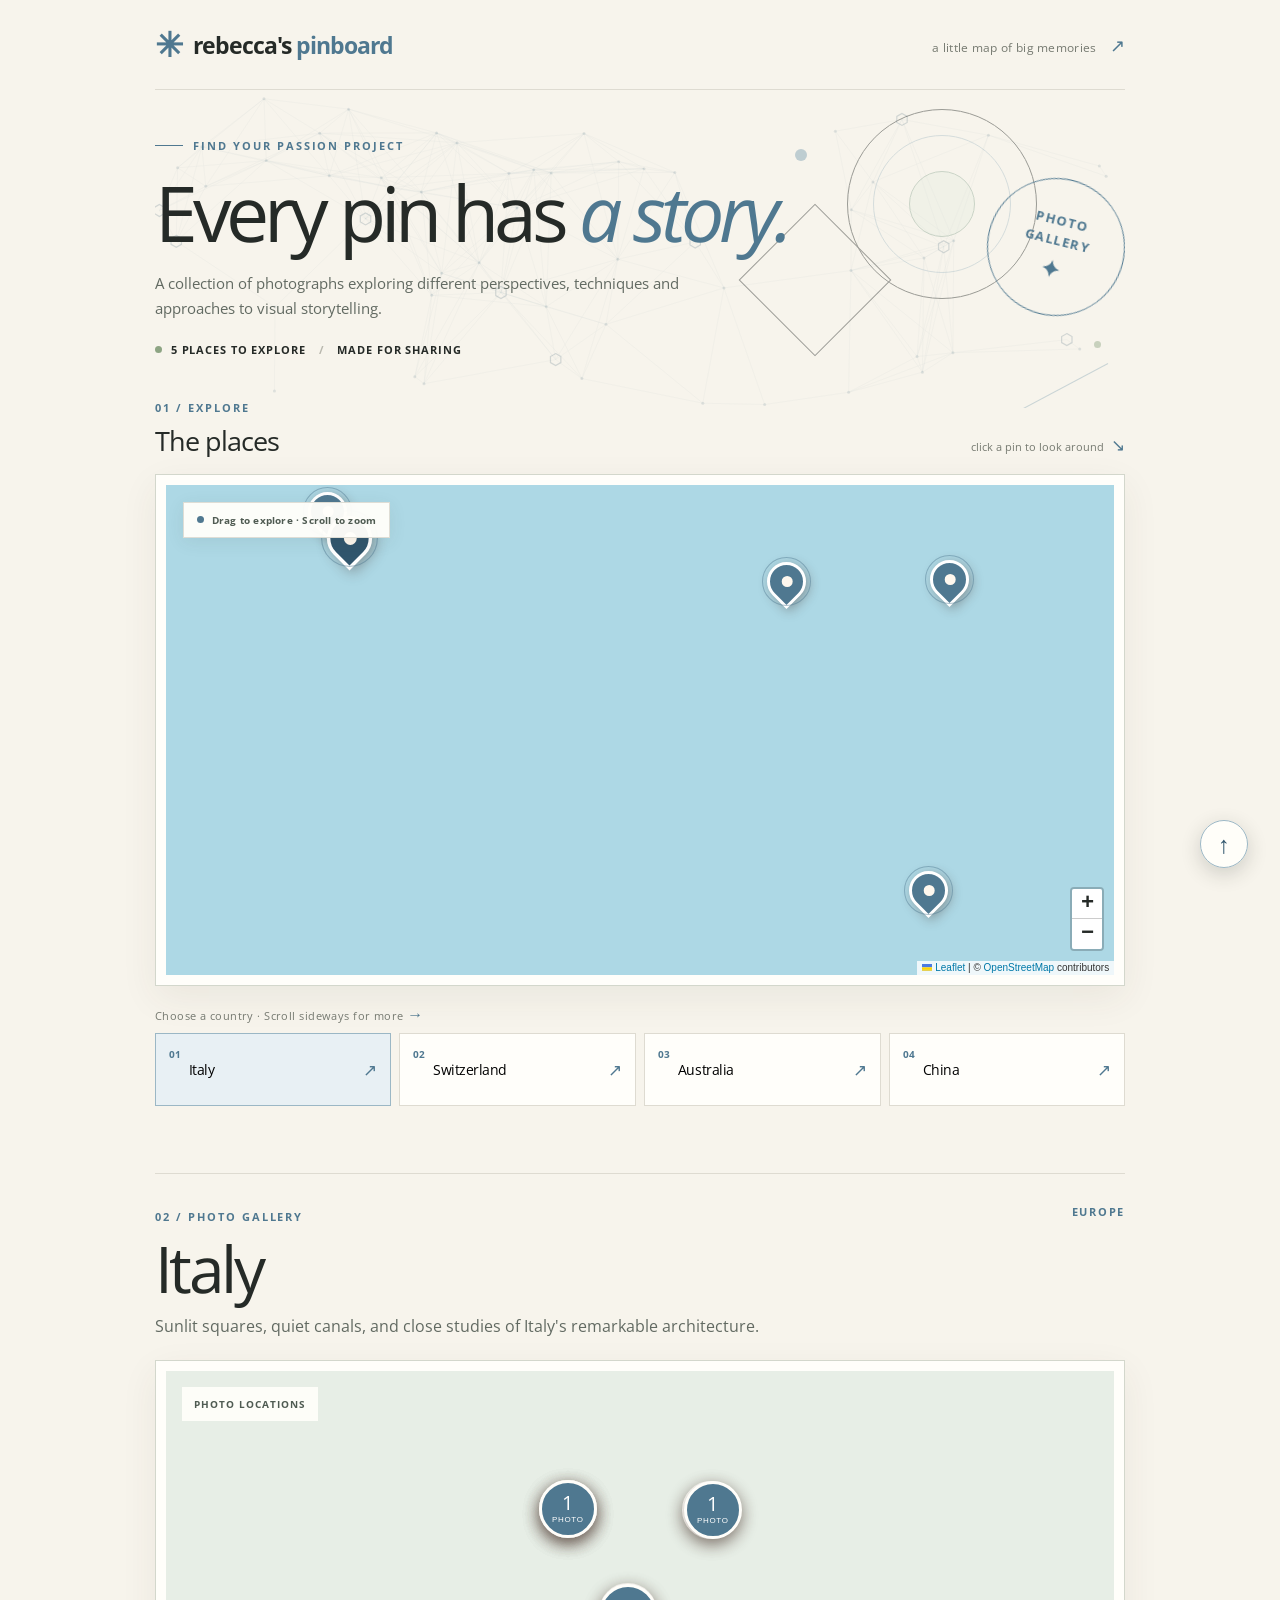
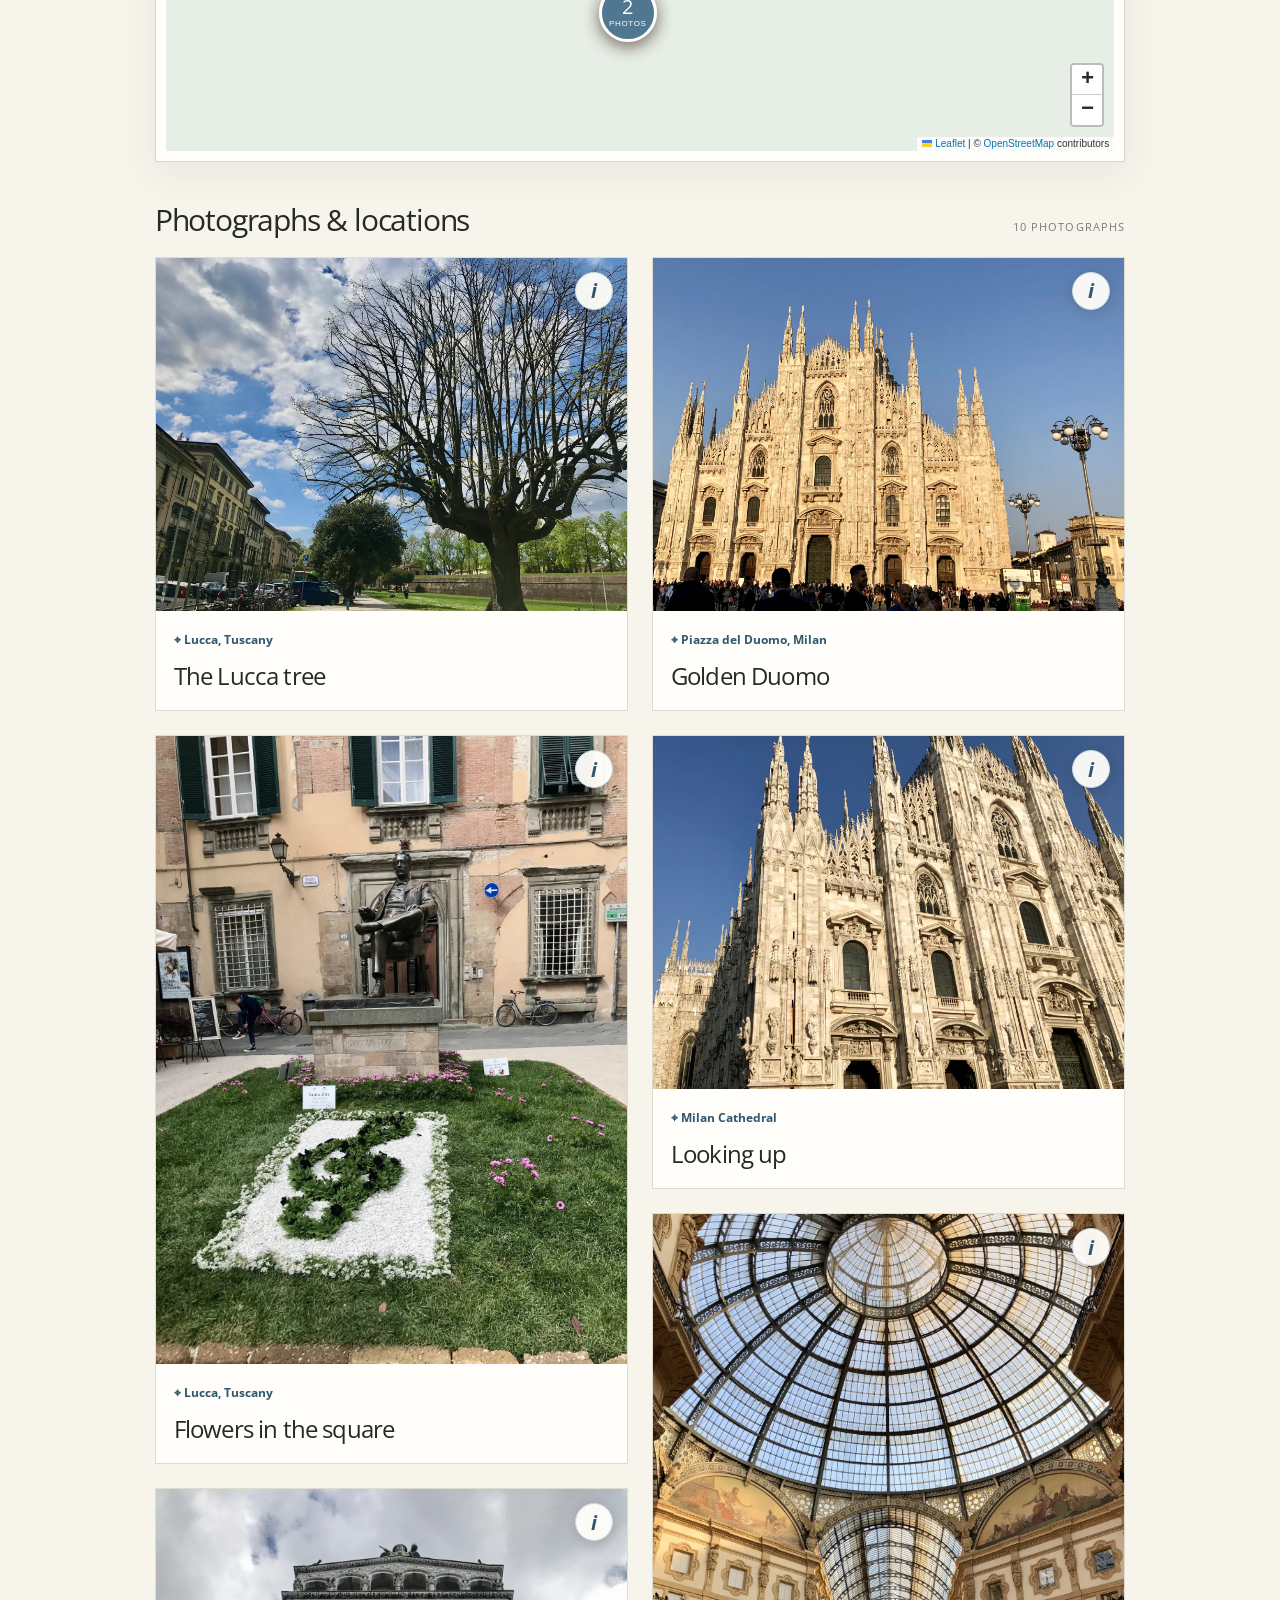
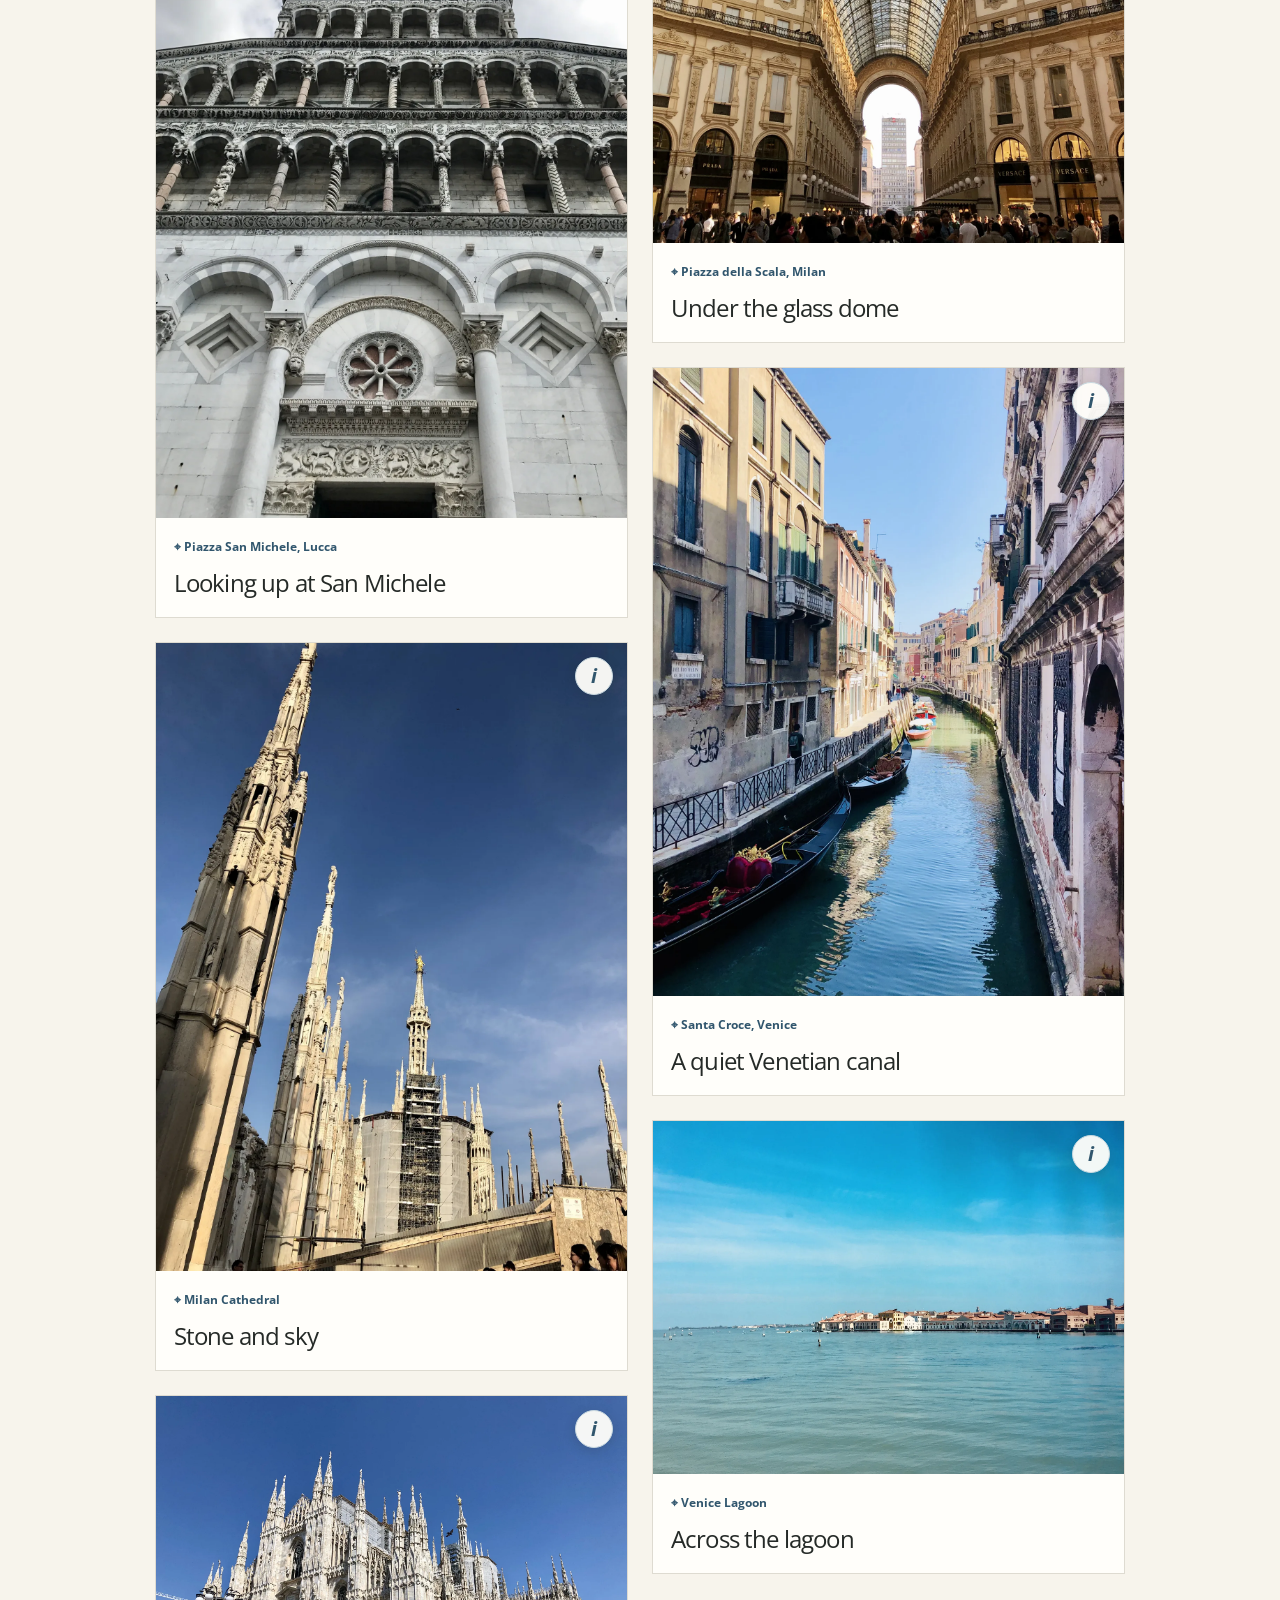
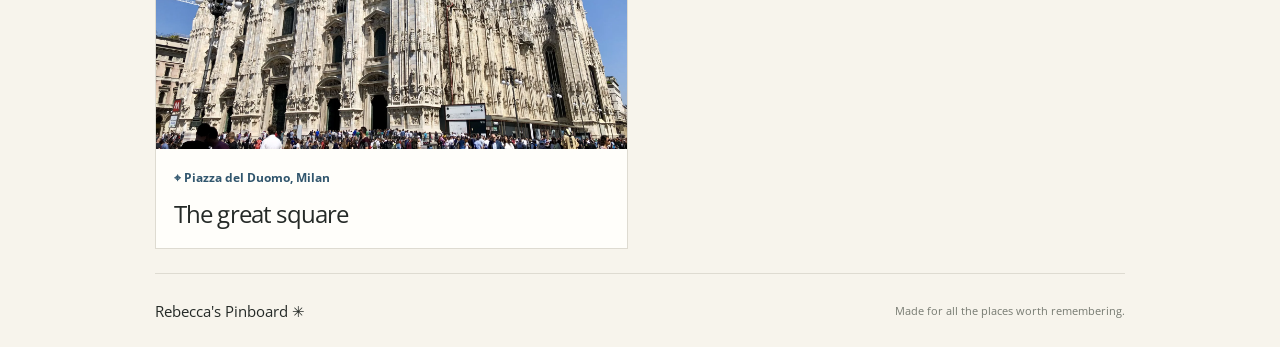
==== index.html @ 5768a397 "Layer cursor constellation behind hero ornaments" ====
<!doctype html>
<html lang="en">
  <head>
    <meta charset="UTF-8" />
    <meta name="viewport" content="width=device-width, initial-scale=1.0" />
    <meta name="theme-color" content="#f7f4ec" />
    <meta name="description" content="Rebecca's photography from the places she has explored." />
    <title>Rebecca's Pinboard</title>
    <link rel="icon" href="data:image/svg+xml,%3Csvg xmlns='http://www.w3.org/2000/svg' viewBox='0 0 64 64'%3E%3Crect width='64' height='64' rx='16' fill='%23f7f4ec'/%3E%3Cpath d='M32 10c-12 0-21 9-21 21 0 15 21 27 21 27s21-12 21-27c0-12-9-21-21-21zm0 29a8 8 0 1 1 0-16 8 8 0 0 1 0 16z' fill='%234f7890'/%3E%3C/svg%3E" />
    <link rel="stylesheet" href="vendor/leaflet/leaflet.css?v=20261025-3" />
    <link rel="preconnect" href="https://fonts.googleapis.com" />
    <link rel="preconnect" href="https://fonts.gstatic.com" crossorigin />
    <link href="https://fonts.googleapis.com/css2?family=Open+Sans:ital,wght@0,400;0,600;0,700;1,400&amp;display=swap" rel="stylesheet" />
    <link rel="stylesheet" href="styles.css?v=20261025-9" />
    <script defer src="vendor/leaflet/leaflet.js?v=20261025-3"></script>
    <script defer src="config.js?v=20261025-3"></script>
    <script defer src="db.js?v=20261025-3"></script>
    <script defer src="places.js?v=20261025-6"></script>
    <script defer src="app.js?v=20261025-9"></script>
  </head>
  <body>
    <div class="page-shell">
      <header class="site-header">
        <a class="brand" href="#top" aria-label="Rebecca's Pinboard, back to top">
          <span class="brand-icon" aria-hidden="true">✳</span>
          <span>rebecca's <em>pinboard</em></span>
        </a>
        <span class="header-note">a little map of big memories <span aria-hidden="true">↗</span></span>
      </header>

      <main id="top">
        <section class="intro" aria-labelledby="page-title">
          <canvas class="hero-geometry" id="hero-geometry" aria-hidden="true"></canvas>
          <div class="hero-ornaments" aria-hidden="true">
            <span class="geometry-shape geometry-ring"></span>
            <span class="geometry-shape geometry-diamond"></span>
            <span class="geometry-shape geometry-dot geometry-dot-one"></span>
            <span class="geometry-shape geometry-dot geometry-dot-two"></span>
            <span class="geometry-shape geometry-line"></span>
          </div>
          <div class="intro-copy">
            <span class="eyebrow"><span class="eyebrow-line"></span> Find Your Passion Project</span>
            <h1 id="page-title">Every pin has <span>a story.</span></h1>
            <p>A collection of photographs exploring different perspectives, techniques and approaches to visual storytelling.</p>
            <div class="intro-meta"><span class="meta-dot"></span> <span id="place-total">4 places to explore</span> <span class="meta-divider">/</span> made for sharing <span id="mode-indicator" class="mode-indicator">DEMO PREVIEW</span></div>
          </div>
          <div class="intro-stamp" aria-hidden="true"><span>PHOTO</span><span>GALLERY</span><span class="stamp-star">✦</span></div>
        </section>

        <section class="explorer" aria-label="Interactive travel map and country choices">
          <div class="map-column">
            <div class="section-heading">
              <div><span class="section-kicker">01 / EXPLORE</span><h2>The places</h2></div>
              <span class="section-aside">click a pin to look around <span aria-hidden="true">↘</span></span>
            </div>
            <div class="map-frame">
              <div id="map" role="application" aria-label="Interactive map with country pins"></div>
              <div class="map-tip"><span class="tip-dot"></span><span class="tip-desktop">Drag to explore · Scroll to zoom</span><span class="tip-touch">Drag to explore · Pinch to zoom</span></div>
            </div>
            <p class="country-scroll-hint">Choose a country <span aria-hidden="true">·</span> Scroll sideways for more <span aria-hidden="true">→</span></p>
            <div class="country-list" id="country-list" aria-label="Choose a country; scroll sideways to see more" tabindex="0"></div>
          </div>
        </section>

        <section class="country-detail" id="country-detail" aria-labelledby="detail-title" hidden>
          <div class="detail-heading">
            <div><span class="section-kicker">02 / PHOTO GALLERY</span><h2 id="detail-title"></h2><p id="detail-description"></p></div>
            <span class="detail-region" id="detail-region"></span>
          </div>
          <div class="detail-map-frame">
            <div id="detail-map" role="application" aria-label="Map of the selected country and photo locations"></div>
            <span class="detail-map-label">PHOTO LOCATIONS</span>
          </div>
          <div class="photo-section-heading"><h3>Photographs &amp; locations</h3><span id="detail-photo-count"></span></div>
          <div class="photo-grid" id="photo-grid"></div>
        </section>

        <section class="demo-note" aria-label="About this preview">
          <span class="demo-icon" aria-hidden="true">✳</span>
          <div><strong id="demo-note-title">A first look, ready for her stories.</strong><p id="demo-note-text">These are illustrative photos and sample map locations. Replace them with Rebecca's own pictures, exact locations, and photography notes before presenting.</p></div>
        </section>
      </main>

      <footer class="site-footer"><span>Rebecca's Pinboard <span aria-hidden="true">✳</span></span><span>Made for all the places worth remembering.</span></footer>
    </div>
    <dialog class="photo-lightbox" id="photo-lightbox" aria-labelledby="lightbox-title">
      <button class="lightbox-close" id="lightbox-close" type="button" aria-label="Close photograph">&times;</button>
      <div class="lightbox-layout">
        <div class="lightbox-image-wrap"><img id="lightbox-image" alt="" /></div>
        <div class="lightbox-copy">
          <span class="section-kicker">PHOTOGRAPH &amp; NOTES</span>
          <h2 id="lightbox-title"></h2>
          <p class="lightbox-location" id="lightbox-location"></p>
          <p id="lightbox-description"></p>
        </div>
      </div>
    </dialog>
    <a class="back-to-top" href="#top" aria-label="Back to top">&uarr;</a>
  </body>
</html>
---- vendor/leaflet/leaflet.css ----
/* required styles */

.leaflet-pane,
.leaflet-tile,
.leaflet-marker-icon,
.leaflet-marker-shadow,
.leaflet-tile-container,
.leaflet-pane > svg,
.leaflet-pane > canvas,
.leaflet-zoom-box,
.leaflet-image-layer,
.leaflet-layer {
	position: absolute;
	left: 0;
	top: 0;
	}
.leaflet-container {
	overflow: hidden;
	}
.leaflet-tile,
.leaflet-marker-icon,
.leaflet-marker-shadow {
	-webkit-user-select: none;
	   -moz-user-select: none;
	        user-select: none;
	  -webkit-user-drag: none;
	}
/* Prevents IE11 from highlighting tiles in blue */
.leaflet-tile::selection {
	background: transparent;
}
/* Safari renders non-retina tile on retina better with this, but Chrome is worse */
.leaflet-safari .leaflet-tile {
	image-rendering: -webkit-optimize-contrast;
	}
/* hack that prevents hw layers "stretching" when loading new tiles */
.leaflet-safari .leaflet-tile-container {
	width: 1600px;
	height: 1600px;
	-webkit-transform-origin: 0 0;
	}
.leaflet-marker-icon,
.leaflet-marker-shadow {
	display: block;
	}
/* .leaflet-container svg: reset svg max-width decleration shipped in Joomla! (joomla.org) 3.x */
/* .leaflet-container img: map is broken in FF if you have max-width: 100% on tiles */
.leaflet-container .leaflet-overlay-pane svg {
	max-width: none !important;
	max-height: none !important;
	}
.leaflet-container .leaflet-marker-pane img,
.leaflet-container .leaflet-shadow-pane img,
.leaflet-container .leaflet-tile-pane img,
.leaflet-container img.leaflet-image-layer,
.leaflet-container .leaflet-tile {
	max-width: none !important;
	max-height: none !important;
	width: auto;
	padding: 0;
	}

.leaflet-container img.leaflet-tile {
	/* See: https://bugs.chromium.org/p/chromium/issues/detail?id=600120 */
	mix-blend-mode: plus-lighter;
}

.leaflet-container.leaflet-touch-zoom {
	-ms-touch-action: pan-x pan-y;
	touch-action: pan-x pan-y;
	}
.leaflet-container.leaflet-touch-drag {
	-ms-touch-action: pinch-zoom;
	/* Fallback for FF which doesn't support pinch-zoom */
	touch-action: none;
	touch-action: pinch-zoom;
}
.leaflet-container.leaflet-touch-drag.leaflet-touch-zoom {
	-ms-touch-action: none;
	touch-action: none;
}
.leaflet-container {
	-webkit-tap-highlight-color: transparent;
}
.leaflet-container a {
	-webkit-tap-highlight-color: rgba(51, 181, 229, 0.4);
}
.leaflet-tile {
	filter: inherit;
	visibility: hidden;
	}
.leaflet-tile-loaded {
	visibility: inherit;
	}
.leaflet-zoom-box {
	width: 0;
	height: 0;
	-moz-box-sizing: border-box;
	     box-sizing: border-box;
	z-index: 800;
	}
/* workaround for https://bugzilla.mozilla.org/show_bug.cgi?id=888319 */
.leaflet-overlay-pane svg {
	-moz-user-select: none;
	}

.leaflet-pane         { z-index: 400; }

.leaflet-tile-pane    { z-index: 200; }
.leaflet-overlay-pane { z-index: 400; }
.leaflet-shadow-pane  { z-index: 500; }
.leaflet-marker-pane  { z-index: 600; }
.leaflet-tooltip-pane   { z-index: 650; }
.leaflet-popup-pane   { z-index: 700; }

.leaflet-map-pane canvas { z-index: 100; }
.leaflet-map-pane svg    { z-index: 200; }

.leaflet-vml-shape {
	width: 1px;
	height: 1px;
	}
.lvml {
	behavior: url(#default#VML);
	display: inline-block;
	position: absolute;
	}


/* control positioning */

.leaflet-control {
	position: relative;
	z-index: 800;
	pointer-events: visiblePainted; /* IE 9-10 doesn't have auto */
	pointer-events: auto;
	}
.leaflet-top,
.leaflet-bottom {
	position: absolute;
	z-index: 1000;
	pointer-events: none;
	}
.leaflet-top {
	top: 0;
	}
.leaflet-right {
	right: 0;
	}
.leaflet-bottom {
	bottom: 0;
	}
.leaflet-left {
	left: 0;
	}
.leaflet-control {
	float: left;
	clear: both;
	}
.leaflet-right .leaflet-control {
	float: right;
	}
.leaflet-top .leaflet-control {
	margin-top: 10px;
	}
.leaflet-bottom .leaflet-control {
	margin-bottom: 10px;
	}
.leaflet-left .leaflet-control {
	margin-left: 10px;
	}
.leaflet-right .leaflet-control {
	margin-right: 10px;
	}


/* zoom and fade animations */

.leaflet-fade-anim .leaflet-popup {
	opacity: 0;
	-webkit-transition: opacity 0.2s linear;
	   -moz-transition: opacity 0.2s linear;
	        transition: opacity 0.2s linear;
	}
.leaflet-fade-anim .leaflet-map-pane .leaflet-popup {
	opacity: 1;
	}
.leaflet-zoom-animated {
	-webkit-transform-origin: 0 0;
	    -ms-transform-origin: 0 0;
	        transform-origin: 0 0;
	}
svg.leaflet-zoom-animated {
	will-change: transform;
}

.leaflet-zoom-anim .leaflet-zoom-animated {
	-webkit-transition: -webkit-transform 0.25s cubic-bezier(0,0,0.25,1);
	   -moz-transition:    -moz-transform 0.25s cubic-bezier(0,0,0.25,1);
	        transition:         transform 0.25s cubic-bezier(0,0,0.25,1);
	}
.leaflet-zoom-anim .leaflet-tile,
.leaflet-pan-anim .leaflet-tile {
	-webkit-transition: none;
	   -moz-transition: none;
	        transition: none;
	}

.leaflet-zoom-anim .leaflet-zoom-hide {
	visibility: hidden;
	}


/* cursors */

.leaflet-interactive {
	cursor: pointer;
	}
.leaflet-grab {
	cursor: -webkit-grab;
	cursor:    -moz-grab;
	cursor:         grab;
	}
.leaflet-crosshair,
.leaflet-crosshair .leaflet-interactive {
	cursor: crosshair;
	}
.leaflet-popup-pane,
.leaflet-control {
	cursor: auto;
	}
.leaflet-dragging .leaflet-grab,
.leaflet-dragging .leaflet-grab .leaflet-interactive,
.leaflet-dragging .leaflet-marker-draggable {
	cursor: move;
	cursor: -webkit-grabbing;
	cursor:    -moz-grabbing;
	cursor:         grabbing;
	}

/* marker & overlays interactivity */
.leaflet-marker-icon,
.leaflet-marker-shadow,
.leaflet-image-layer,
.leaflet-pane > svg path,
.leaflet-tile-container {
	pointer-events: none;
	}

.leaflet-marker-icon.leaflet-interactive,
.leaflet-image-layer.leaflet-interactive,
.leaflet-pane > svg path.leaflet-interactive,
svg.leaflet-image-layer.leaflet-interactive path {
	pointer-events: visiblePainted; /* IE 9-10 doesn't have auto */
	pointer-events: auto;
	}

/* visual tweaks */

.leaflet-container {
	background: #ddd;
	outline-offset: 1px;
	}
.leaflet-container a {
	color: #0078A8;
	}
.leaflet-zoom-box {
	border: 2px dotted #38f;
	background: rgba(255,255,255,0.5);
	}


/* general typography */
.leaflet-container {
	font-family: "Helvetica Neue", Arial, Helvetica, sans-serif;
	font-size: 12px;
	font-size: 0.75rem;
	line-height: 1.5;
	}


/* general toolbar styles */

.leaflet-bar {
	box-shadow: 0 1px 5px rgba(0,0,0,0.65);
	border-radius: 4px;
	}
.leaflet-bar a {
	background-color: #fff;
	border-bottom: 1px solid #ccc;
	width: 26px;
	height: 26px;
	line-height: 26px;
	display: block;
	text-align: center;
	text-decoration: none;
	color: black;
	}
.leaflet-bar a,
.leaflet-control-layers-toggle {
	background-position: 50% 50%;
	background-repeat: no-repeat;
	display: block;
	}
.leaflet-bar a:hover,
.leaflet-bar a:focus {
	background-color: #f4f4f4;
	}
.leaflet-bar a:first-child {
	border-top-left-radius: 4px;
	border-top-right-radius: 4px;
	}
.leaflet-bar a:last-child {
	border-bottom-left-radius: 4px;
	border-bottom-right-radius: 4px;
	border-bottom: none;
	}
.leaflet-bar a.leaflet-disabled {
	cursor: default;
	background-color: #f4f4f4;
	color: #bbb;
	}

.leaflet-touch .leaflet-bar a {
	width: 30px;
	height: 30px;
	line-height: 30px;
	}
.leaflet-touch .leaflet-bar a:first-child {
	border-top-left-radius: 2px;
	border-top-right-radius: 2px;
	}
.leaflet-touch .leaflet-bar a:last-child {
	border-bottom-left-radius: 2px;
	border-bottom-right-radius: 2px;
	}

/* zoom control */

.leaflet-control-zoom-in,
.leaflet-control-zoom-out {
	font: bold 18px 'Lucida Console', Monaco, monospace;
	text-indent: 1px;
	}

.leaflet-touch .leaflet-control-zoom-in, .leaflet-touch .leaflet-control-zoom-out  {
	font-size: 22px;
	}


/* layers control */

.leaflet-control-layers {
	box-shadow: 0 1px 5px rgba(0,0,0,0.4);
	background: #fff;
	border-radius: 5px;
	}
.leaflet-control-layers-toggle {
	background-image: url(images/layers.png);
	width: 36px;
	height: 36px;
	}
.leaflet-retina .leaflet-control-layers-toggle {
	background-image: url(images/layers-2x.png);
	background-size: 26px 26px;
	}
.leaflet-touch .leaflet-control-layers-toggle {
	width: 44px;
	height: 44px;
	}
.leaflet-control-layers .leaflet-control-layers-list,
.leaflet-control-layers-expanded .leaflet-control-layers-toggle {
	display: none;
	}
.leaflet-control-layers-expanded .leaflet-control-layers-list {
	display: block;
	position: relative;
	}
.leaflet-control-layers-expanded {
	padding: 6px 10px 6px 6px;
	color: #333;
	background: #fff;
	}
.leaflet-control-layers-scrollbar {
	overflow-y: scroll;
	overflow-x: hidden;
	padding-right: 5px;
	}
.leaflet-control-layers-selector {
	margin-top: 2px;
	position: relative;
	top: 1px;
	}
.leaflet-control-layers label {
	display: block;
	font-size: 13px;
	font-size: 1.08333em;
	}
.leaflet-control-layers-separator {
	height: 0;
	border-top: 1px solid #ddd;
	margin: 5px -10px 5px -6px;
	}

/* Default icon URLs */
.leaflet-default-icon-path { /* used only in path-guessing heuristic, see L.Icon.Default */
	background-image: url(images/marker-icon.png);
	}


/* attribution and scale controls */

.leaflet-container .leaflet-control-attribution {
	background: #fff;
	background: rgba(255, 255, 255, 0.8);
	margin: 0;
	}
.leaflet-control-attribution,
.leaflet-control-scale-line {
	padding: 0 5px;
	color: #333;
	line-height: 1.4;
	}
.leaflet-control-attribution a {
	text-decoration: none;
	}
.leaflet-control-attribution a:hover,
.leaflet-control-attribution a:focus {
	text-decoration: underline;
	}
.leaflet-attribution-flag {
	display: inline !important;
	vertical-align: baseline !important;
	width: 1em;
	height: 0.6669em;
	}
.leaflet-left .leaflet-control-scale {
	margin-left: 5px;
	}
.leaflet-bottom .leaflet-control-scale {
	margin-bottom: 5px;
	}
.leaflet-control-scale-line {
	border: 2px solid #777;
	border-top: none;
	line-height: 1.1;
	padding: 2px 5px 1px;
	white-space: nowrap;
	-moz-box-sizing: border-box;
	     box-sizing: border-box;
	background: rgba(255, 255, 255, 0.8);
	text-shadow: 1px 1px #fff;
	}
.leaflet-control-scale-line:not(:first-child) {
	border-top: 2px solid #777;
	border-bottom: none;
	margin-top: -2px;
	}
.leaflet-control-scale-line:not(:first-child):not(:last-child) {
	border-bottom: 2px solid #777;
	}

.leaflet-touch .leaflet-control-attribution,
.leaflet-touch .leaflet-control-layers,
.leaflet-touch .leaflet-bar {
	box-shadow: none;
	}
.leaflet-touch .leaflet-control-layers,
.leaflet-touch .leaflet-bar {
	border: 2px solid rgba(0,0,0,0.2);
	background-clip: padding-box;
	}


/* popup */

.leaflet-popup {
	position: absolute;
	text-align: center;
	margin-bottom: 20px;
	}
.leaflet-popup-content-wrapper {
	padding: 1px;
	text-align: left;
	border-radius: 12px;
	}
.leaflet-popup-content {
	margin: 13px 24px 13px 20px;
	line-height: 1.3;
	font-size: 13px;
	font-size: 1.08333em;
	min-height: 1px;
	}
.leaflet-popup-content p {
	margin: 17px 0;
	margin: 1.3em 0;
	}
.leaflet-popup-tip-container {
	width: 40px;
	height: 20px;
	position: absolute;
	left: 50%;
	margin-top: -1px;
	margin-left: -20px;
	overflow: hidden;
	pointer-events: none;
	}
.leaflet-popup-tip {
	width: 17px;
	height: 17px;
	padding: 1px;

	margin: -10px auto 0;
	pointer-events: auto;

	-webkit-transform: rotate(45deg);
	   -moz-transform: rotate(45deg);
	    -ms-transform: rotate(45deg);
	        transform: rotate(45deg);
	}
.leaflet-popup-content-wrapper,
.leaflet-popup-tip {
	background: white;
	color: #333;
	box-shadow: 0 3px 14px rgba(0,0,0,0.4);
	}
.leaflet-container a.leaflet-popup-close-button {
	position: absolute;
	top: 0;
	right: 0;
	border: none;
	text-align: center;
	width: 24px;
	height: 24px;
	font: 16px/24px Tahoma, Verdana, sans-serif;
	color: #757575;
	text-decoration: none;
	background: transparent;
	}
.leaflet-container a.leaflet-popup-close-button:hover,
.leaflet-container a.leaflet-popup-close-button:focus {
	color: #585858;
	}
.leaflet-popup-scrolled {
	overflow: auto;
	}

.leaflet-oldie .leaflet-popup-content-wrapper {
	-ms-zoom: 1;
	}
.leaflet-oldie .leaflet-popup-tip {
	width: 24px;
	margin: 0 auto;

	-ms-filter: "progid:DXImageTransform.Microsoft.Matrix(M11=0.70710678, M12=0.70710678, M21=-0.70710678, M22=0.70710678)";
	filter: progid:DXImageTransform.Microsoft.Matrix(M11=0.70710678, M12=0.70710678, M21=-0.70710678, M22=0.70710678);
	}

.leaflet-oldie .leaflet-control-zoom,
.leaflet-oldie .leaflet-control-layers,
.leaflet-oldie .leaflet-popup-content-wrapper,
.leaflet-oldie .leaflet-popup-tip {
	border: 1px solid #999;
	}


/* div icon */

.leaflet-div-icon {
	background: #fff;
	border: 1px solid #666;
	}


/* Tooltip */
/* Base styles for the element that has a tooltip */
.leaflet-tooltip {
	position: absolute;
	padding: 6px;
	background-color: #fff;
	border: 1px solid #fff;
	border-radius: 3px;
	color: #222;
	white-space: nowrap;
	-webkit-user-select: none;
	-moz-user-select: none;
	-ms-user-select: none;
	user-select: none;
	pointer-events: none;
	box-shadow: 0 1px 3px rgba(0,0,0,0.4);
	}
.leaflet-tooltip.leaflet-interactive {
	cursor: pointer;
	pointer-events: auto;
	}
.leaflet-tooltip-top:before,
.leaflet-tooltip-bottom:before,
.leaflet-tooltip-left:before,
.leaflet-tooltip-right:before {
	position: absolute;
	pointer-events: none;
	border: 6px solid transparent;
	background: transparent;
	content: "";
	}

/* Directions */

.leaflet-tooltip-bottom {
	margin-top: 6px;
}
.leaflet-tooltip-top {
	margin-top: -6px;
}
.leaflet-tooltip-bottom:before,
.leaflet-tooltip-top:before {
	left: 50%;
	margin-left: -6px;
	}
.leaflet-tooltip-top:before {
	bottom: 0;
	margin-bottom: -12px;
	border-top-color: #fff;
	}
.leaflet-tooltip-bottom:before {
	top: 0;
	margin-top: -12px;
	margin-left: -6px;
	border-bottom-color: #fff;
	}
.leaflet-tooltip-left {
	margin-left: -6px;
}
.leaflet-tooltip-right {
	margin-left: 6px;
}
.leaflet-tooltip-left:before,
.leaflet-tooltip-right:before {
	top: 50%;
	margin-top: -6px;
	}
.leaflet-tooltip-left:before {
	right: 0;
	margin-right: -12px;
	border-left-color: #fff;
	}
.leaflet-tooltip-right:before {
	left: 0;
	margin-left: -12px;
	border-right-color: #fff;
	}

/* Printing */

@media print {
	/* Prevent printers from removing background-images of controls. */
	.leaflet-control {
		-webkit-print-color-adjust: exact;
		print-color-adjust: exact;
		}
	}
---- styles.css ----
:root {
  color-scheme: light;
  --paper: #f7f4ec;
  --ink: #252a27;
  --muted: #777b72;
  --line: #dedbd1;
  --coral: #4f7890;
  --coral-dark: #31566d;
  --mint: #dce9db;
}

* { box-sizing: border-box; }
[hidden] { display: none !important; }
html { scroll-behavior: smooth; }
body { margin: 0; background: var(--paper); color: var(--ink); font-family: 'Open Sans', Arial, sans-serif; }
button { font: inherit; }
button:focus-visible, a:focus-visible { outline: 3px solid var(--coral); outline-offset: 3px; }
.page-shell { width: min(100%, 1060px); margin: 0 auto; padding: 0 clamp(24px, 3.5vw, 48px); }
.site-header { height: 90px; display: flex; align-items: center; justify-content: space-between; border-bottom: 1px solid var(--line); gap: 20px; }
.brand { display: inline-flex; align-items: center; gap: 11px; color: var(--ink); text-decoration: none; font-family: 'Open Sans', Arial, sans-serif; font-size: 23px; font-weight: 700; letter-spacing: -.045em; white-space: nowrap; }
.brand em { color: var(--coral); font-style: normal; }
.brand-icon { display: grid; place-items: center; color: var(--coral); font-family: Arial, sans-serif; font-size: 34px; line-height: 1; }
.header-note { color: var(--muted); font-size: 12px; letter-spacing: .025em; }
.header-note span { color: var(--coral); margin-left: 10px; font-size: 18px; }
.intro { --pointer-x: 0px; --pointer-y: 0px; --pointer-x-reverse: 0px; --pointer-y-reverse: 0px; min-height: 300px; position: relative; isolation: isolate; display: flex; align-items: center; justify-content: space-between; gap: 40px; padding: 48px 0 51px; overflow: hidden; }
.intro-copy { position: relative; z-index: 2; max-width: 760px; }
.hero-geometry { position: absolute; z-index: 0; inset: 0; width: 100%; height: 100%; pointer-events: none; opacity: .68; }
.hero-ornaments { position: absolute; z-index: 1; inset: 14px 0 12px 42%; pointer-events: none; opacity: .44; transition: opacity .35s ease; }
.intro:hover .hero-ornaments { opacity: .72; }
.geometry-shape { position: absolute; display: block; border-color: #7d9dad; transition: transform .14s ease-out, border-color .35s ease, background .35s ease; will-change: transform; }
.geometry-ring { width: 190px; height: 190px; top: 5px; right: 88px; border: 1px solid; border-radius: 50%; transform: translate(var(--pointer-x), var(--pointer-y)); }
.geometry-ring::before, .geometry-ring::after { content: ''; position: absolute; inset: 25px; border: 1px solid #a9bec7; border-radius: 50%; }
.geometry-ring::after { inset: 61px; background: #dce9db99; border-color: #91aa97; }
.geometry-diamond { width: 108px; height: 108px; top: 122px; right: 256px; border: 1px solid; transform: translate(var(--pointer-x-reverse), var(--pointer-y-reverse)) rotate(45deg); }
.geometry-line { width: 220px; height: 1px; right: 17px; bottom: 32px; background: #91adba; transform-origin: right center; transform: translate(var(--pointer-x), var(--pointer-y)) rotate(-28deg); }
.geometry-dot { width: 12px; height: 12px; border-radius: 50%; background: #789caf; }
.geometry-dot-one { top: 45px; right: 318px; transform: translate(var(--pointer-x-reverse), var(--pointer-y-reverse)); }
.geometry-dot-two { right: 24px; bottom: 48px; width: 7px; height: 7px; background: #8da483; transform: translate(var(--pointer-x), var(--pointer-y)); }
.eyebrow, .section-kicker { font-size: 11px; font-weight: 700; letter-spacing: .18em; }
.eyebrow { display: flex; align-items: center; gap: 10px; color: var(--coral); text-transform: uppercase; }
.eyebrow-line { width: 28px; height: 1px; background: currentColor; }
h1, h2, p { margin-top: 0; }
h1 { font-family: 'Open Sans', Arial, sans-serif; font-size: clamp(48px, 6vw, 92px); letter-spacing: -.065em; line-height: 1.02; font-weight: 400; margin: 21px 0 19px; }
h1 span { color: var(--coral); font-style: italic; white-space: nowrap; }
.intro p { max-width: 570px; color: #626a62; line-height: 1.65; font-size: 15px; margin-bottom: 21px; }
.intro-meta { color: var(--ink); font-size: 11px; font-weight: 700; letter-spacing: .08em; text-transform: uppercase; display: flex; align-items: center; flex-wrap: wrap; gap: 9px; }
.meta-dot { background: #8da483; width: 7px; height: 7px; border-radius: 50%; }
.meta-divider { color: #b9b8ae; padding: 0 4px; }
.mode-indicator { margin-left: 9px; padding: 6px 8px; border: 1px solid #9bb7c5; color: var(--coral-dark); font-size: 9px; letter-spacing: .1em; }
.mode-indicator.is-error { background: #e8f0f4; border-color: #789caf; color: #27495c; }
.intro-stamp { position: relative; z-index: 2; width: 138px; height: 138px; border: 1px solid var(--coral); border-radius: 50%; color: var(--coral); flex: 0 0 auto; transform: rotate(14deg); display: flex; flex-direction: column; align-items: center; justify-content: center; font-size: 13px; line-height: 1.5; font-weight: 700; letter-spacing: .12em; text-align: center; transition: transform .3s ease, background .3s ease, color .3s ease; }
.intro:hover .intro-stamp { transform: rotate(8deg) scale(1.04); background: #f7f4ece8; color: var(--coral-dark); }
.stamp-star { font-size: 23px; line-height: 1.1; margin-top: 7px; }
.explorer { display: block; }
.map-column { min-width: 0; }
.section-heading { height: 66px; display: flex; align-items: end; justify-content: space-between; gap: 10px; padding-bottom: 15px; }
.section-kicker { color: var(--coral); }
.section-heading h2 { margin: 5px 0 0; font-family: 'Open Sans', Arial, sans-serif; font-size: 27px; font-weight: 400; letter-spacing: -.035em; }
.section-aside { color: var(--muted); font-size: 11px; padding-bottom: 3px; }
.section-aside span { color: var(--coral); font-size: 17px; margin-left: 4px; }
.map-frame { border: 1px solid #d3d7cc; padding: 10px; background: #fffefa; position: relative; box-shadow: 0 12px 35px #403d2612; }
#map { height: 490px; background: #add8e5; z-index: 0; }
.map-tip { position: absolute; top: 27px; left: 27px; z-index: 500; background: rgba(255, 254, 250, .96); border: 1px solid #deddd5; box-shadow: 0 4px 18px #38463616; padding: 10px 13px; font-size: 10px; font-weight: 700; letter-spacing: .02em; color: #4f5b52; display: flex; align-items: center; gap: 8px; pointer-events: none; }
.tip-dot { width: 7px; height: 7px; border-radius: 50%; background: var(--coral); }
.tip-touch { display: none; }
.map-error { max-width: 300px; padding: 80px 20px; margin: auto; text-align: center; line-height: 1.6; color: var(--muted); }
.leaflet-control-attribution { font-size: 10px !important; }
.leaflet-control-zoom a { color: var(--ink) !important; }
.travel-marker-wrap { background: transparent; border: 0; }
.travel-cluster-wrap { background: transparent; border: 0; }
.travel-cluster { display: grid; place-items: center; width: 39px; height: 39px; border: 3px solid #fffefa; border-radius: 50%; background: var(--coral); color: white; font-weight: 700; font-size: 15px; box-shadow: 0 4px 12px #432c2560; }
.travel-cluster-wrap:hover .travel-cluster { background: var(--coral-dark); }
.travel-marker { display: block; position: relative; width: 39px; height: 39px; border: 3px solid white; background: var(--coral); border-radius: 50% 50% 50% 0; transform: rotate(-45deg); box-shadow: 0 4px 12px #432c2560; transition: transform .2s ease, background .2s ease; }
.travel-marker::before { content: ''; position: absolute; inset: -8px; border-radius: 50%; border: 1px solid #4f789075; }
.marker-center { position: absolute; top: 50%; left: 50%; width: 11px; height: 11px; border-radius: 50%; background: #fff8ee; transform: translate(-50%, -50%); }
.travel-marker-wrap:hover .travel-marker, .travel-marker-wrap.is-active .travel-marker { transform: rotate(-45deg) scale(1.16); background: var(--coral-dark); }
.country-scroll-hint { margin: 17px 0 8px; color: var(--muted); font-size: 11px; letter-spacing: .04em; }
.country-scroll-hint span:last-child { color: var(--coral); font-size: 16px; }
.country-list { display: flex; gap: 8px; overflow-x: auto; overscroll-behavior-inline: contain; scroll-snap-type: x mandatory; scrollbar-width: thin; scrollbar-color: var(--coral) var(--line); padding-bottom: 12px; }
.country-list:focus-visible { outline: 3px solid var(--coral); outline-offset: 3px; }
.country-button { flex: 0 0 calc((100% - 24px) / 4); min-width: 0; scroll-snap-align: start; background: #fffefa; border: 1px solid var(--line); min-height: 73px; padding: 13px; display: flex; align-items: center; gap: 8px; text-align: left; cursor: pointer; transition: border-color .2s ease, background .2s ease, transform .2s ease; }
.country-button:hover { border-color: var(--coral); transform: translateY(-2px); }
.country-button.is-active { background: #e8f0f4; border-color: #9bb7c5; }
.country-number { align-self: flex-start; font-size: 10px; color: var(--coral); font-weight: 700; }
.country-name { font-family: 'Open Sans', Arial, sans-serif; font-size: clamp(14px, 1.1vw, 19px); letter-spacing: -.035em; overflow-wrap: anywhere; }
.country-arrow { color: var(--coral); margin-left: auto; font-size: 17px; flex: 0 0 auto; }
.country-detail { margin-top: 55px; scroll-margin-top: 24px; }
.detail-heading { display: flex; align-items: end; justify-content: space-between; gap: 20px; border-top: 1px solid var(--line); padding: 30px 0 20px; }
.detail-heading h2 { font-family: 'Open Sans', Arial, sans-serif; font-weight: 400; font-size: clamp(42px, 5vw, 70px); line-height: 1.05; letter-spacing: -.055em; margin: 9px 0 12px; }
.detail-heading p { color: #626a62; line-height: 1.6; max-width: 650px; margin: 0; }
.detail-region { align-self: start; color: var(--coral); font-size: 11px; font-weight: 700; letter-spacing: .16em; text-transform: uppercase; white-space: nowrap; }
.detail-map-frame { position: relative; border: 1px solid #d3d7cc; padding: 10px; background: #fffefa; box-shadow: 0 12px 35px #403d2612; }
#detail-map { height: 380px; background: #e7eee6; }
.detail-map-label { position: absolute; z-index: 500; top: 26px; left: 26px; padding: 10px 12px; background: #fffefaeb; color: #4f5b52; font-size: 10px; font-weight: 700; letter-spacing: .1em; pointer-events: none; }
.detail-photo-marker-wrap { background: transparent; border: 0; }
.detail-photo-marker { width: 58px; height: 58px; display: flex; flex-direction: column; align-items: center; justify-content: center; border: 3px solid #fffefa; border-radius: 50%; background: var(--coral); color: white; box-shadow: 0 5px 16px #432c2560; transition: transform .18s ease, background .18s ease; }
.detail-photo-marker span { font-family: 'Open Sans', Arial, sans-serif; font-size: 20px; line-height: 1; }
.detail-photo-marker small { margin-top: 3px; font-size: 8px; line-height: 1; letter-spacing: .08em; text-transform: uppercase; }
.detail-photo-marker-wrap:hover .detail-photo-marker { transform: scale(1.08); background: var(--coral-dark); }
.map-photo-link { border: 0; padding: 3px 1px; background: transparent; color: var(--coral-dark); font-weight: 700; cursor: pointer; }
.map-photo-link:hover { text-decoration: underline; }
.photo-section-heading { display: flex; justify-content: space-between; align-items: baseline; gap: 16px; margin: 37px 0 17px; }
.photo-section-heading h3 { font-family: 'Open Sans', Arial, sans-serif; font-size: 30px; font-weight: 400; letter-spacing: -.04em; margin: 0; }
.photo-section-heading span { color: var(--muted); font-size: 11px; letter-spacing: .1em; text-transform: uppercase; }
.photo-grid { columns: 2; column-gap: 24px; }
.photo-grid--collage { columns: auto; display: grid; grid-template-columns: repeat(4, minmax(0, 1fr)); grid-auto-rows: 142px; grid-auto-flow: dense; gap: 10px; }
.photo-card { width: 100%; min-width: 0; margin: 0 0 24px; display: inline-block; break-inside: avoid; background: #fffefa; border: 1px solid var(--line); vertical-align: top; }
.photo-card--collage { height: 100%; margin: 0; border: 0; }
.photo-card--collage.is-portrait { grid-row: span 2; }
.photo-card--collage .photo-card-media, .photo-card--collage img { width: 100%; height: 100%; }
.photo-card--collage img { object-fit: cover; }
.collage-open { position: absolute; inset: 0; width: 100%; border: 0; background: transparent; cursor: zoom-in; }
.collage-open::after { content: 'View'; position: absolute; right: 10px; bottom: 10px; padding: 6px 9px; background: rgba(255, 254, 250, .92); color: var(--coral-dark); font-size: 9px; font-weight: 700; letter-spacing: .1em; text-transform: uppercase; opacity: 0; transform: translateY(4px); transition: opacity .18s ease, transform .18s ease; }
.photo-card--collage:hover img { filter: brightness(1.1); transform: scale(1.02); }
.photo-card--collage:hover .collage-open::after, .collage-open:focus-visible::after { opacity: 1; transform: translateY(0); }
.photo-card-media { position: relative; display: block; width: 100%; overflow: hidden; background: #e8e6da; }
.photo-card-media img { display: block; width: 100%; height: auto; transition: filter .2s ease, transform .25s ease; }
.photo-card-media:hover img { filter: brightness(1.1); transform: scale(1.01); }
.photo-info { position: absolute; top: 14px; right: 14px; width: 38px; height: 38px; display: grid; place-items: center; border: 1px solid #c8d8df; border-radius: 50%; background: rgba(255, 254, 250, .95); color: var(--coral-dark); box-shadow: 0 3px 12px #252a2730; font-size: 20px; font-style: italic; font-weight: 700; cursor: pointer; }
.photo-info:hover, .photo-info[aria-expanded="true"] { background: var(--coral-dark); color: white; }
.sample-tag { position: absolute; bottom: 13px; left: 13px; background: #fffefa; color: var(--coral-dark); padding: 8px 10px; font-size: 9px; font-weight: 700; letter-spacing: .11em; }
.photo-description { padding: 18px; color: var(--ink); background: #edf3f5; border-top: 1px solid #c8d8df; font-size: 13px; line-height: 1.65; }
.photo-description strong { display: block; margin-bottom: 7px; color: var(--coral-dark); font-size: 10px; letter-spacing: .1em; text-transform: uppercase; }
.photo-description p { margin: 0 0 14px; }
.photo-description-close { border: 1px solid var(--coral-dark); padding: 7px 12px; background: transparent; color: var(--coral-dark); font-size: 11px; font-weight: 700; cursor: pointer; }
.photo-description-close:hover { background: var(--coral-dark); color: white; }
.photo-card-body { padding: 16px 18px 18px; }
.photo-location { display: inline-flex; align-items: center; gap: 7px; border: 0; padding: 0; background: transparent; color: var(--coral-dark); font-size: 12px; font-weight: 700; cursor: pointer; text-align: left; }
.photo-location:hover { text-decoration: underline; }
.photo-card-title { font-family: 'Open Sans', Arial, sans-serif; font-size: 24px; font-weight: 400; letter-spacing: -.035em; margin: 10px 0 0; }
.photo-empty { padding: 45px 25px; background: var(--mint); color: #526453; text-align: center; font-family: 'Open Sans', Arial, sans-serif; font-size: 24px; }
.demo-note { display: flex; gap: 16px; align-items: flex-start; background: var(--mint); padding: 22px 25px; margin: 34px 0 54px; }
.demo-icon { font-size: 24px; line-height: 1; color: #607861; }
.demo-note strong { font-family: 'Open Sans', Arial, sans-serif; font-size: 18px; font-weight: 400; }
.demo-note p { color: #526453; font-size: 12px; line-height: 1.6; margin: 5px 0 0; }
.site-footer { border-top: 1px solid var(--line); min-height: 74px; display: flex; justify-content: space-between; align-items: center; gap: 20px; font-size: 11px; color: var(--muted); }
.site-footer span:first-child { color: var(--ink); font-family: 'Open Sans', Arial, sans-serif; font-size: 15px; }
.site-footer span span { color: var(--coral); }
.back-to-top { position: fixed; right: clamp(18px, 2.5vw, 38px); bottom: clamp(18px, 2.5vw, 38px); z-index: 1000; width: 48px; height: 48px; display: grid; place-items: center; border: 1px solid #9bb7c5; border-radius: 50%; background: rgba(255, 254, 250, .94); color: var(--coral-dark); box-shadow: 0 6px 20px #252a2730; text-decoration: none; font-size: 24px; line-height: 1; transition: transform .18s ease, background .18s ease, color .18s ease; }
.back-to-top:hover { transform: translateY(-3px); background: var(--coral-dark); color: white; }
.photo-lightbox { width: min(1050px, calc(100vw - 48px)); max-width: none; max-height: calc(100vh - 48px); padding: 0; border: 0; background: #fffefa; color: var(--ink); box-shadow: 0 24px 80px #17232b66; }
.photo-lightbox::backdrop { background: rgba(20, 28, 32, .72); backdrop-filter: blur(3px); }
.lightbox-layout { display: grid; grid-template-columns: minmax(0, 1.5fr) minmax(280px, .7fr); min-height: min(680px, calc(100vh - 48px)); }
.lightbox-image-wrap { display: grid; place-items: center; min-width: 0; min-height: 0; background: #182126; }
.lightbox-image-wrap img { display: block; width: 100%; height: 100%; max-height: calc(100vh - 48px); object-fit: contain; }
.lightbox-copy { align-self: center; padding: 64px 42px 48px; }
.lightbox-copy h2 { margin: 12px 0 8px; font-family: 'Open Sans', Arial, sans-serif; font-size: clamp(30px, 3vw, 46px); font-weight: 400; line-height: 1.08; letter-spacing: -.045em; }
.lightbox-copy p { line-height: 1.7; font-size: 14px; }
.lightbox-location { margin-bottom: 24px; color: var(--coral-dark); font-size: 11px !important; font-weight: 700; }
.lightbox-close { position: absolute; top: 14px; right: 14px; z-index: 2; width: 42px; height: 42px; border: 1px solid #b8cad3; border-radius: 50%; background: rgba(255, 254, 250, .96); color: var(--coral-dark); cursor: pointer; font-size: 30px; line-height: 1; }
.lightbox-close:hover { background: var(--coral-dark); color: white; }

@media (max-width: 1050px) {
  .country-button { flex-basis: calc((100% - 16px) / 3); }
}

@media (max-width: 760px) {
  .site-header { height: 72px; }
  .header-note { display: none; }
  .intro { padding: 45px 0 34px; min-height: auto; }
  .intro-stamp { display: none; }
  .hero-geometry { opacity: .48; }
  .hero-ornaments { left: 20%; opacity: .3; }
  .intro p { font-size: 14px; }
  .section-heading { height: 62px; }
  #map { height: 440px; }
  .country-button { flex-basis: calc((100% - 8px) / 2); }
  .country-detail { margin-top: 40px; }
  .detail-heading { display: block; }
  .detail-region { display: block; margin-top: 12px; }
  .photo-grid { gap: 16px; }
  .photo-grid--collage { grid-template-columns: repeat(3, minmax(0, 1fr)); grid-auto-rows: 120px; gap: 7px; }
  .lightbox-layout { display: block; min-height: 0; }
  .lightbox-image-wrap img { height: auto; max-height: 58vh; }
  .lightbox-copy { padding: 26px 24px 30px; }
  #detail-map { height: 340px; }
  .demo-note { margin-top: 25px; margin-bottom: 28px; }
}

@media (max-width: 480px) {
  .page-shell { padding: 0 16px; }
  .brand { font-size: 21px; }
  h1 { font-size: 47px; }
  .section-aside { display: none; }
  #map { height: 400px; }
  .map-tip { top: 20px; left: 20px; }
  .country-button { min-height: 64px; flex-basis: 78%; }
  .country-name { font-size: 16px; }
  .photo-grid { columns: 1; }
  .photo-grid--collage { display: grid; grid-template-columns: repeat(2, minmax(0, 1fr)); grid-auto-rows: 115px; gap: 6px; }
  .photo-lightbox { width: calc(100vw - 20px); max-height: calc(100vh - 20px); }
  .photo-section-heading { align-items: start; }
  .photo-section-heading h3 { font-size: 25px; }
  .detail-map-label { top: 20px; left: 20px; }
  .site-footer { flex-direction: column; align-items: flex-start; justify-content: center; gap: 4px; padding: 16px 0; }
  .back-to-top { width: 44px; height: 44px; }
}

@media (prefers-reduced-motion: reduce) {
  html { scroll-behavior: auto; }
  *, *::before, *::after { transition-duration: .01ms !important; animation-duration: .01ms !important; }
}

@media (pointer: coarse) {
  .hero-geometry { opacity: .38; }
  .hero-ornaments { opacity: .3; }
  .geometry-shape { transform: none !important; }
}

@media (pointer: coarse) {
  .tip-desktop { display: none; }
  .tip-touch { display: inline; }
}
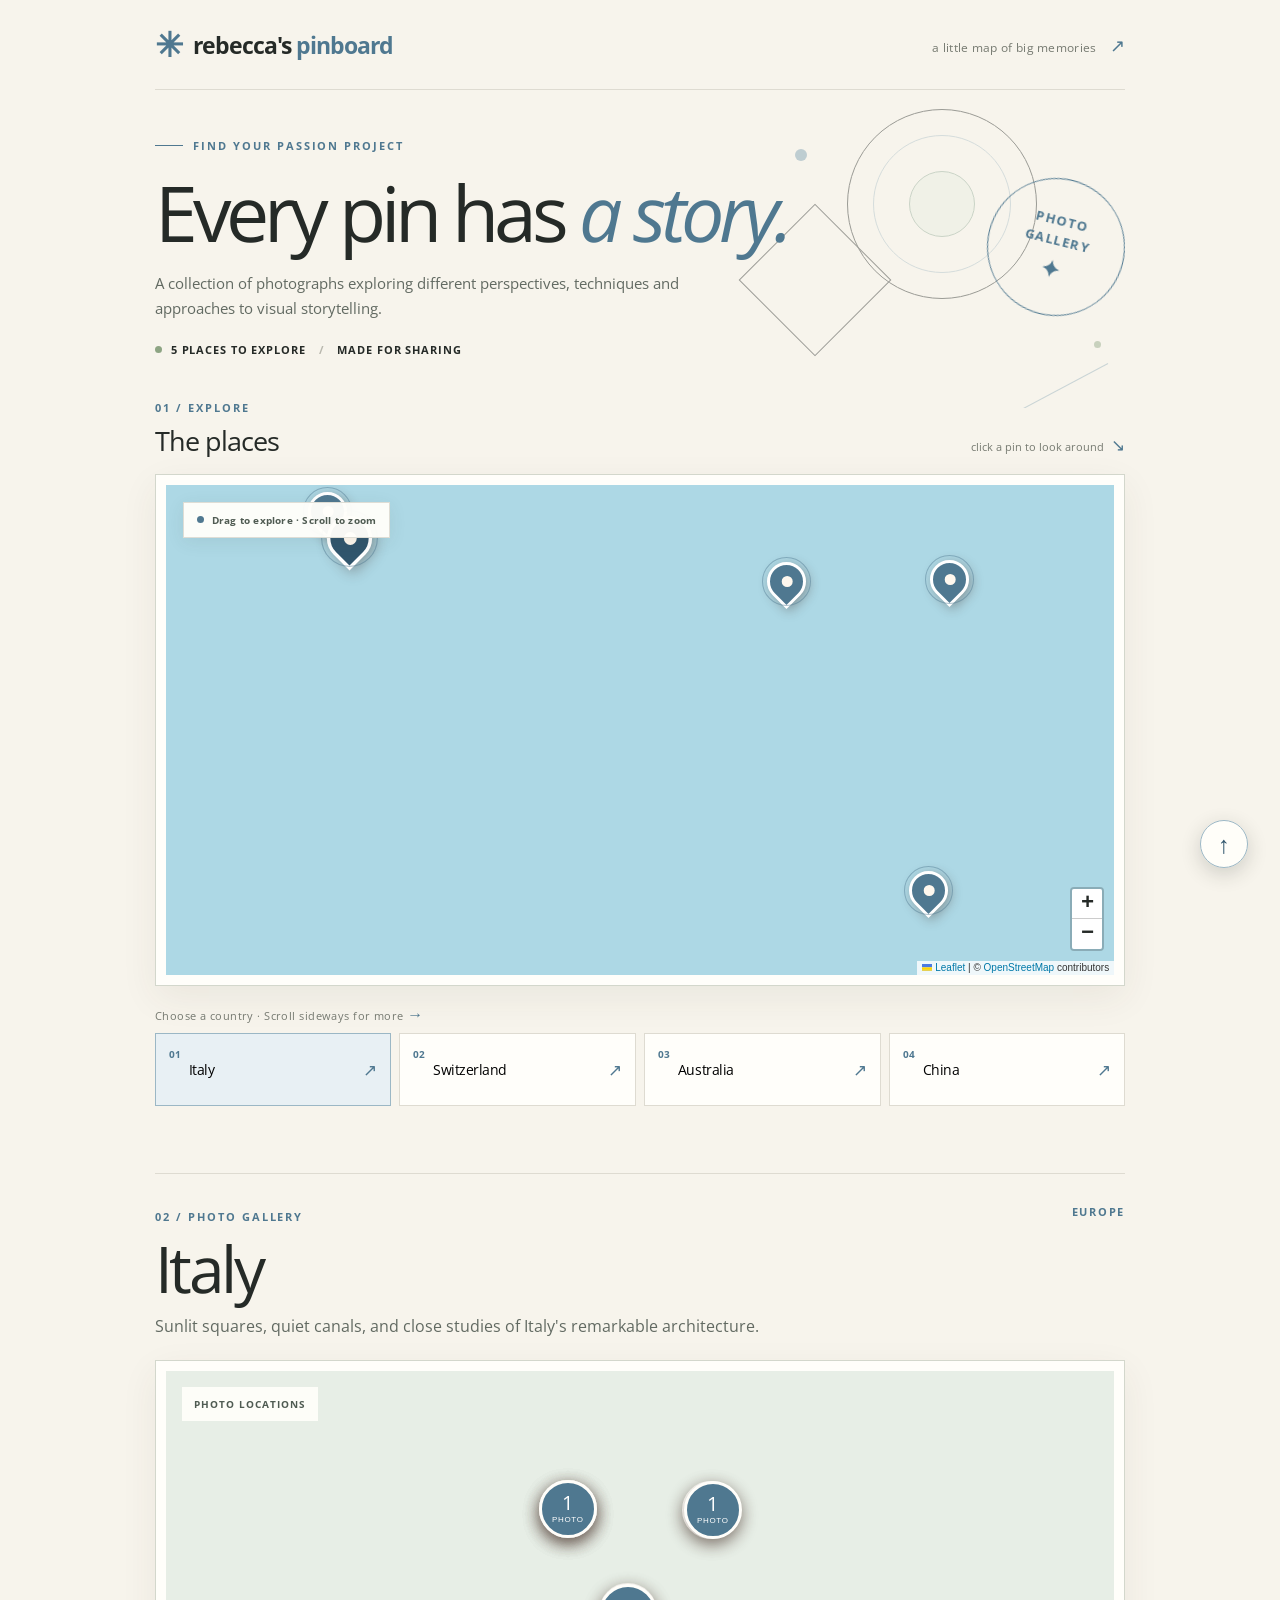
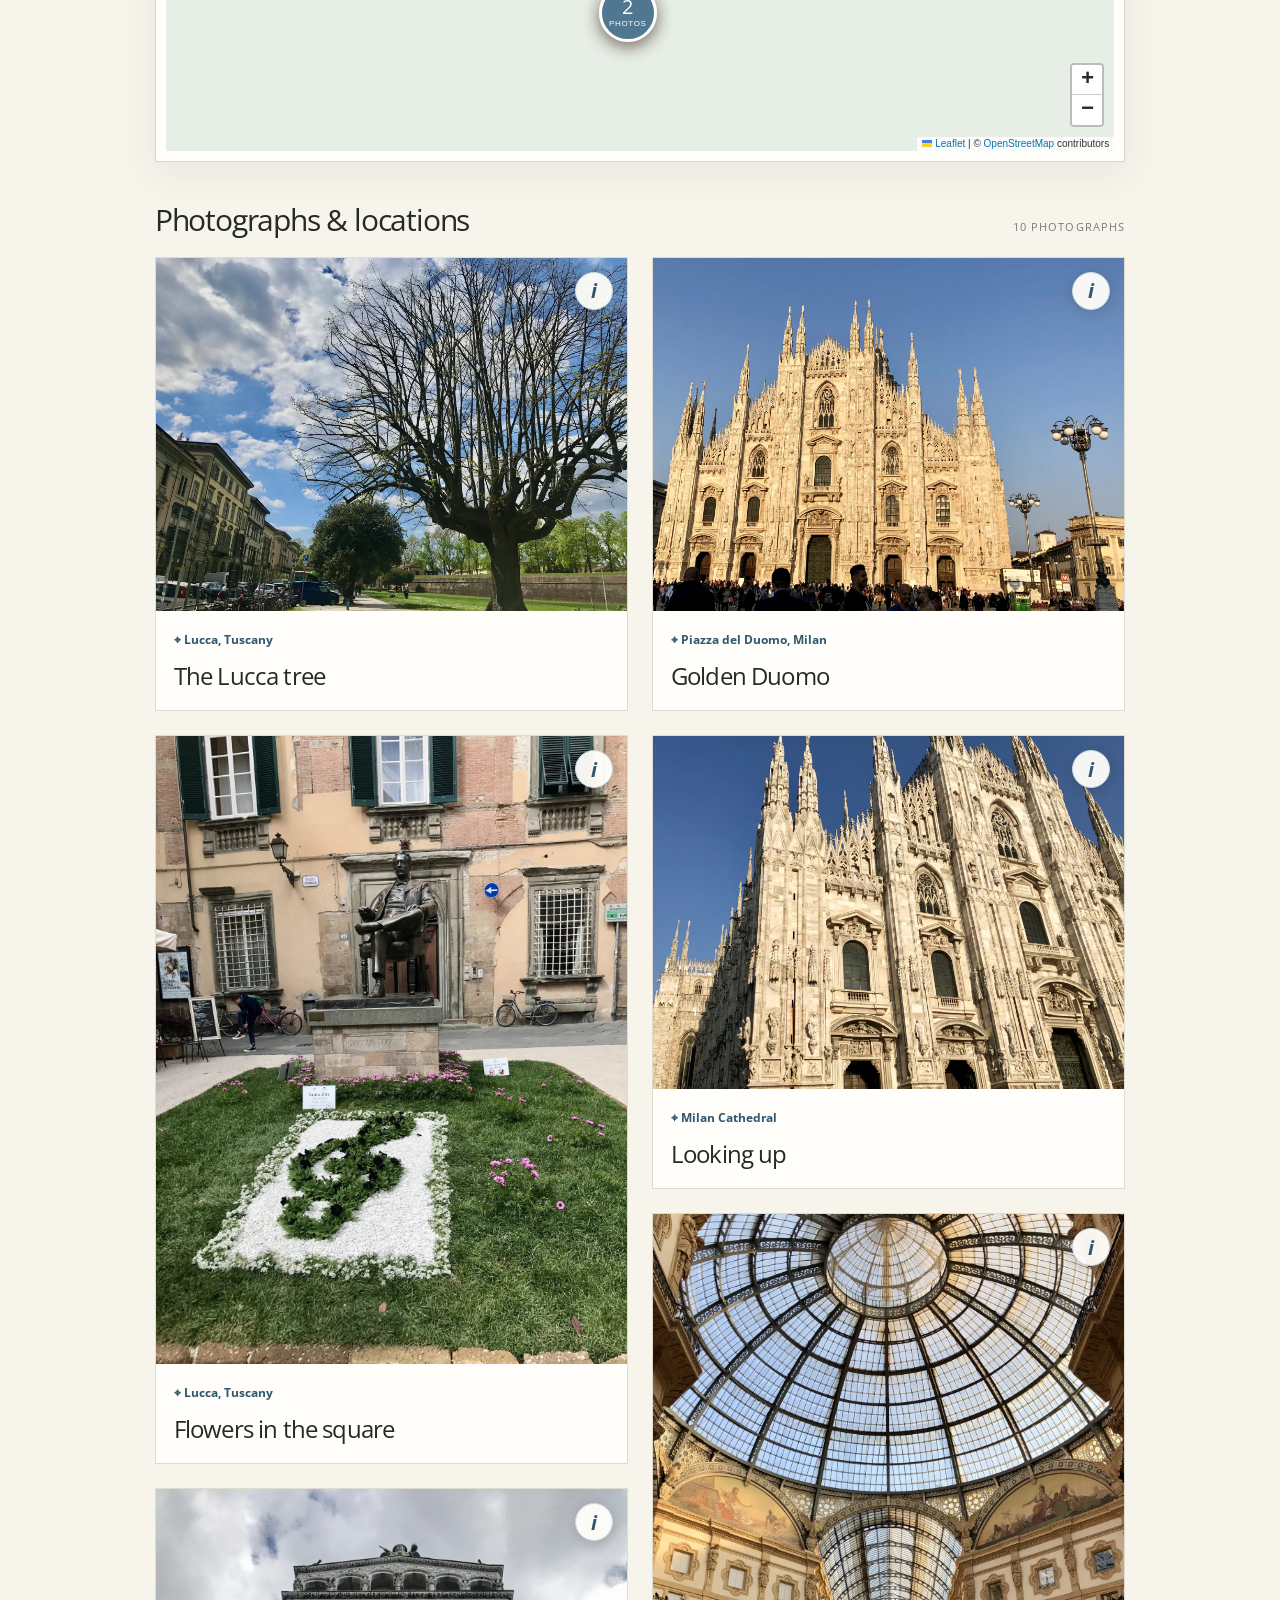
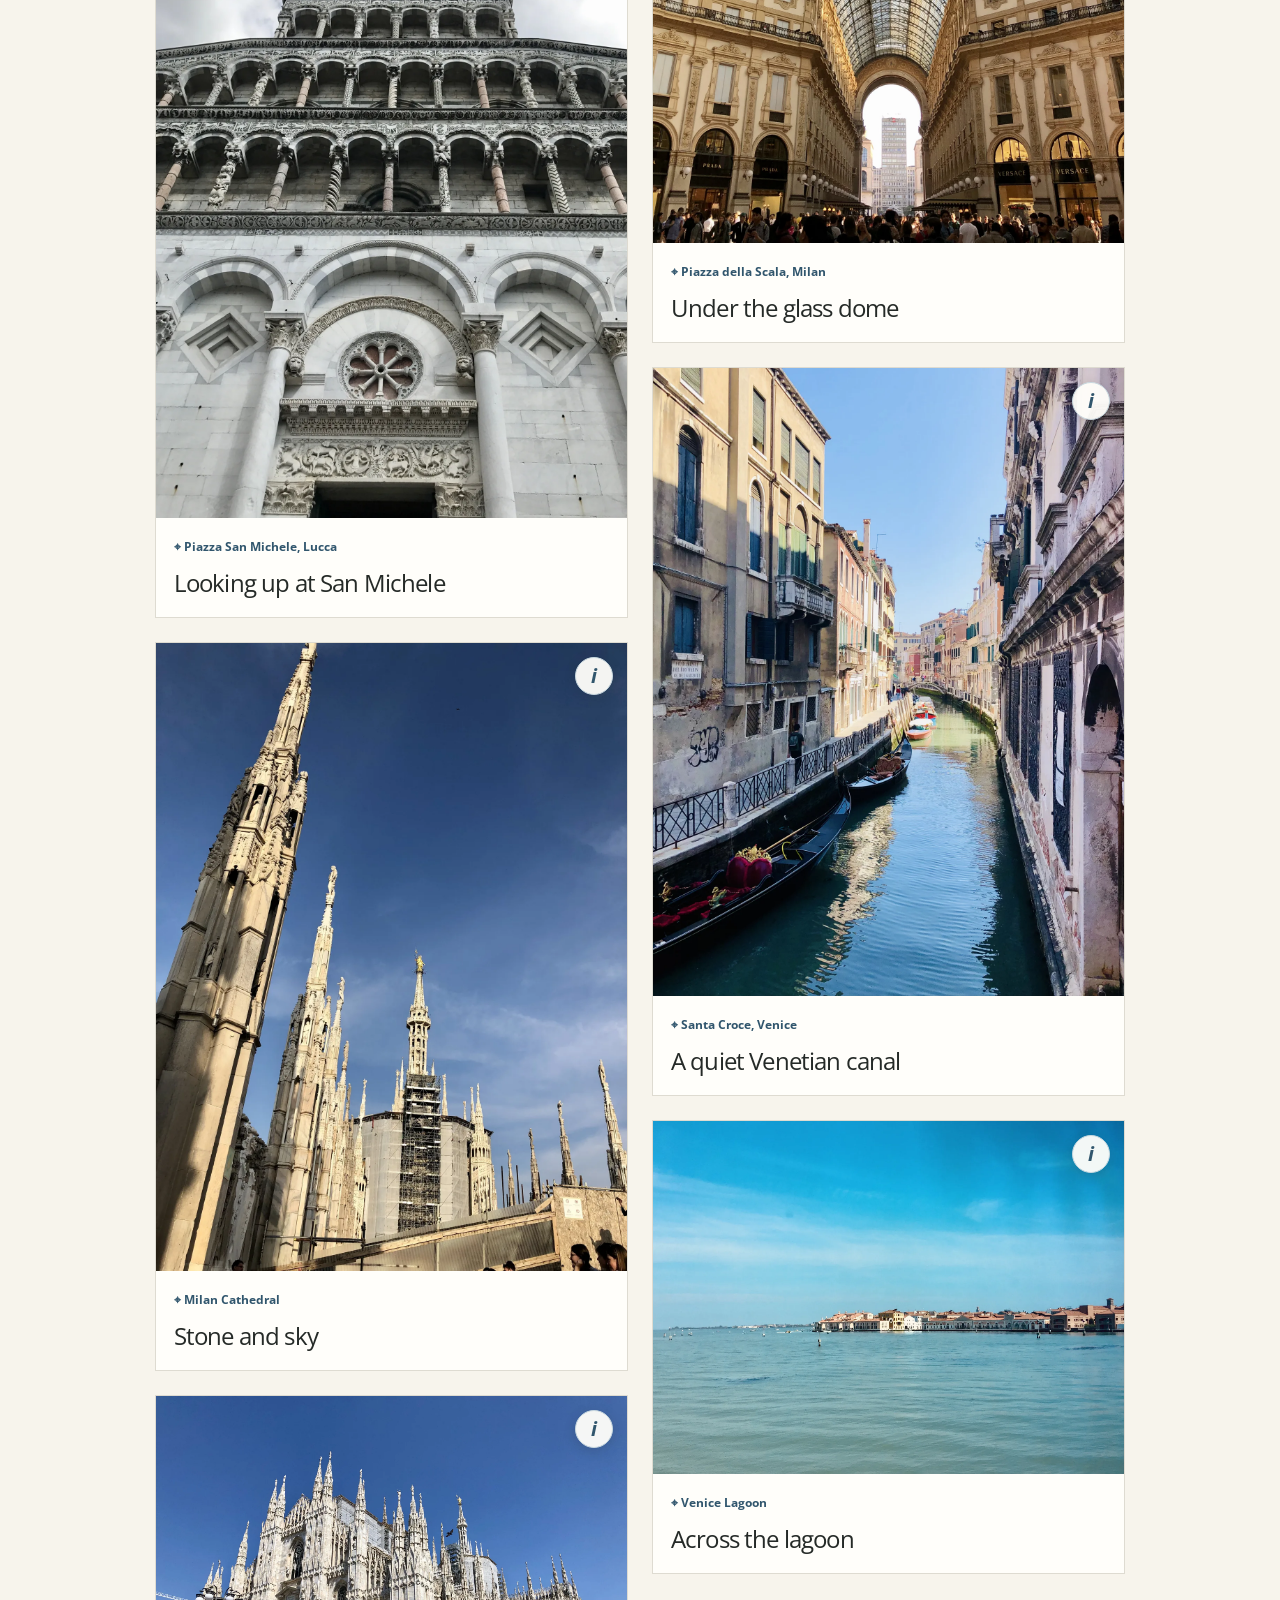
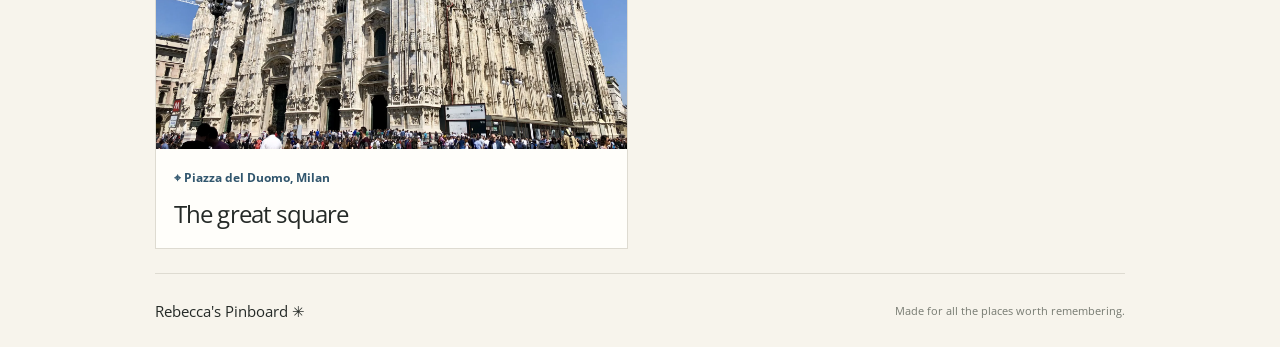
==== commit bd0453f6: "Remove hero constellation background" ====
--- a/index.html
+++ b/index.html
@@ -11,12 +11,12 @@
     <link rel="preconnect" href="https://fonts.googleapis.com" />
     <link rel="preconnect" href="https://fonts.gstatic.com" crossorigin />
     <link href="https://fonts.googleapis.com/css2?family=Open+Sans:ital,wght@0,400;0,600;0,700;1,400&amp;display=swap" rel="stylesheet" />
-    <link rel="stylesheet" href="styles.css?v=20261025-9" />
+    <link rel="stylesheet" href="styles.css?v=20261025-10" />
     <script defer src="vendor/leaflet/leaflet.js?v=20261025-3"></script>
     <script defer src="config.js?v=20261025-3"></script>
     <script defer src="db.js?v=20261025-3"></script>
     <script defer src="places.js?v=20261025-6"></script>
-    <script defer src="app.js?v=20261025-9"></script>
+    <script defer src="app.js?v=20261025-10"></script>
   </head>
   <body>
     <div class="page-shell">
@@ -30,7 +30,6 @@
 
       <main id="top">
         <section class="intro" aria-labelledby="page-title">
-          <canvas class="hero-geometry" id="hero-geometry" aria-hidden="true"></canvas>
           <div class="hero-ornaments" aria-hidden="true">
             <span class="geometry-shape geometry-ring"></span>
             <span class="geometry-shape geometry-diamond"></span>
--- a/styles.css
+++ b/styles.css
@@ -24,7 +24,6 @@
 .header-note span { color: var(--coral); margin-left: 10px; font-size: 18px; }
 .intro { --pointer-x: 0px; --pointer-y: 0px; --pointer-x-reverse: 0px; --pointer-y-reverse: 0px; min-height: 300px; position: relative; isolation: isolate; display: flex; align-items: center; justify-content: space-between; gap: 40px; padding: 48px 0 51px; overflow: hidden; }
 .intro-copy { position: relative; z-index: 2; max-width: 760px; }
-.hero-geometry { position: absolute; z-index: 0; inset: 0; width: 100%; height: 100%; pointer-events: none; opacity: .68; }
 .hero-ornaments { position: absolute; z-index: 1; inset: 14px 0 12px 42%; pointer-events: none; opacity: .44; transition: opacity .35s ease; }
 .intro:hover .hero-ornaments { opacity: .72; }
 .geometry-shape { position: absolute; display: block; border-color: #7d9dad; transition: transform .14s ease-out, border-color .35s ease, background .35s ease; will-change: transform; }
@@ -159,7 +158,6 @@
   .header-note { display: none; }
   .intro { padding: 45px 0 34px; min-height: auto; }
   .intro-stamp { display: none; }
-  .hero-geometry { opacity: .48; }
   .hero-ornaments { left: 20%; opacity: .3; }
   .intro p { font-size: 14px; }
   .section-heading { height: 62px; }
@@ -202,7 +200,6 @@
 }
 
 @media (pointer: coarse) {
-  .hero-geometry { opacity: .38; }
   .hero-ornaments { opacity: .3; }
   .geometry-shape { transform: none !important; }
 }
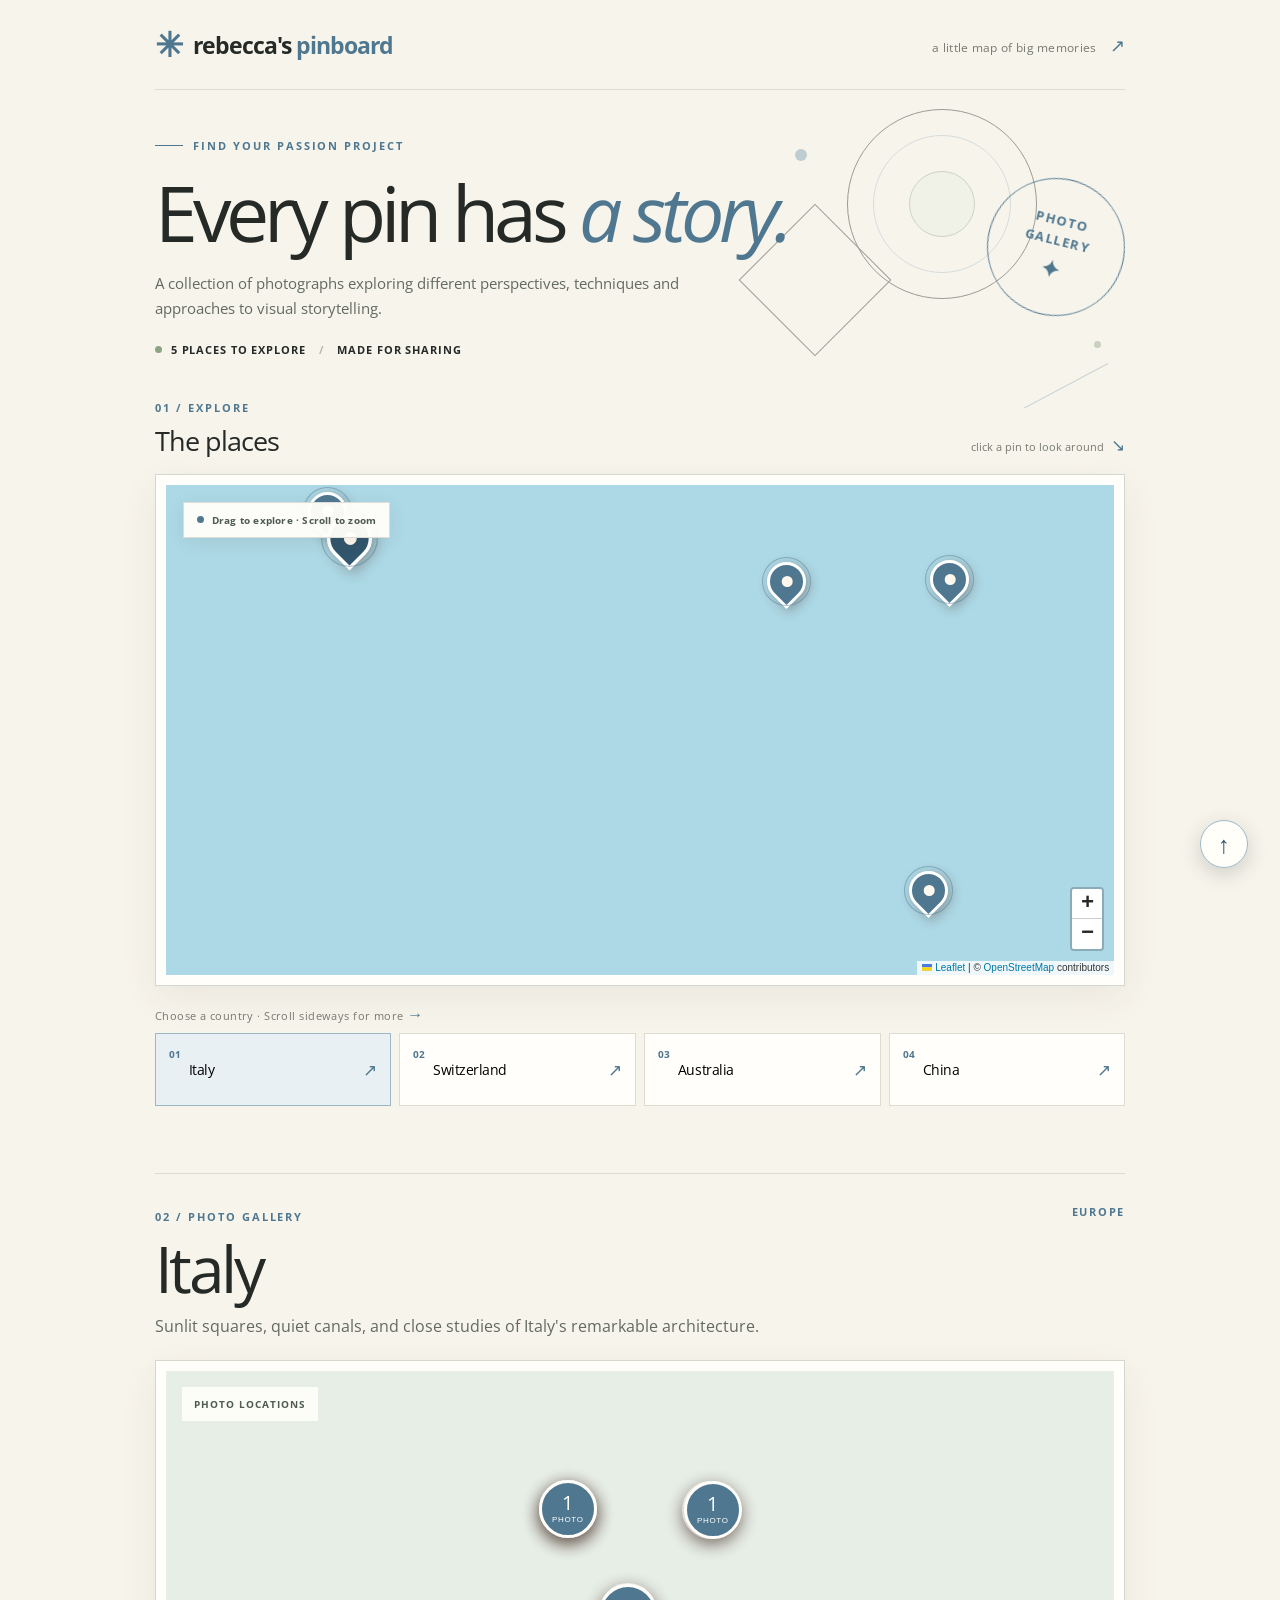
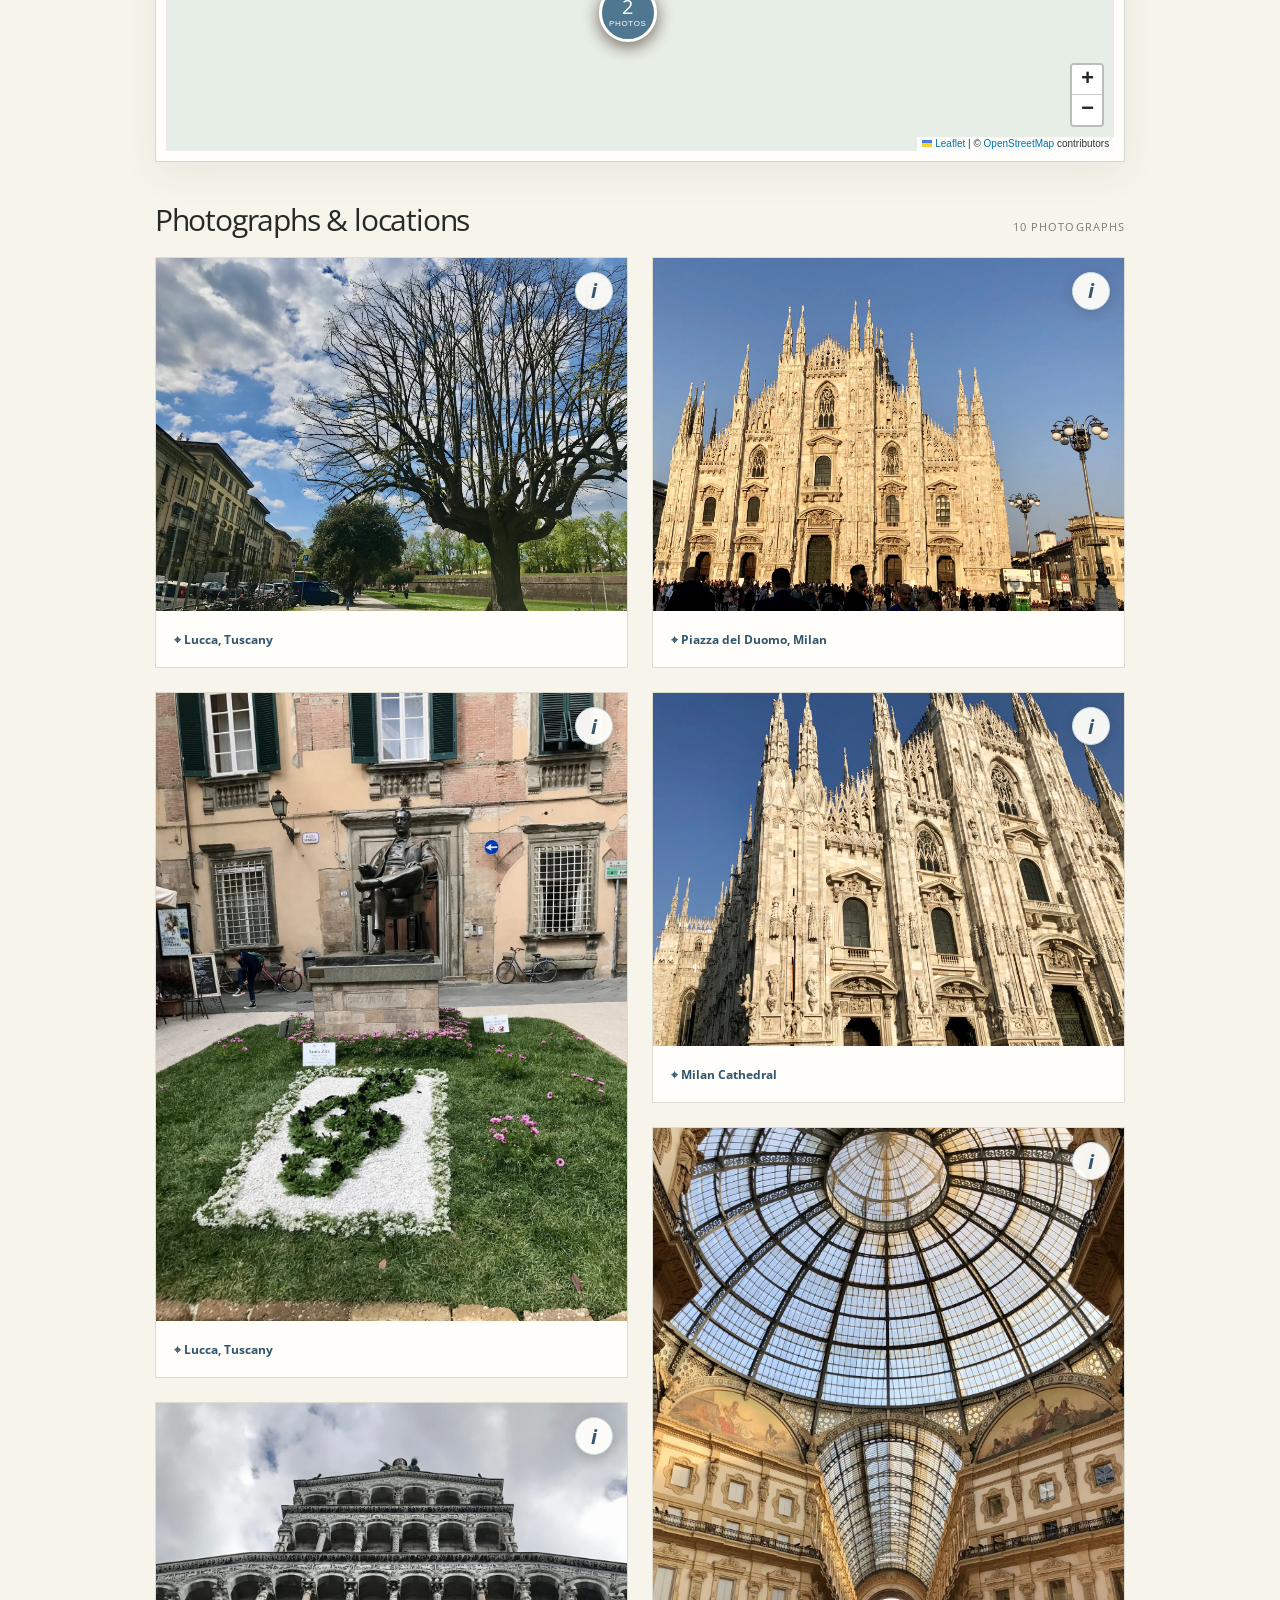
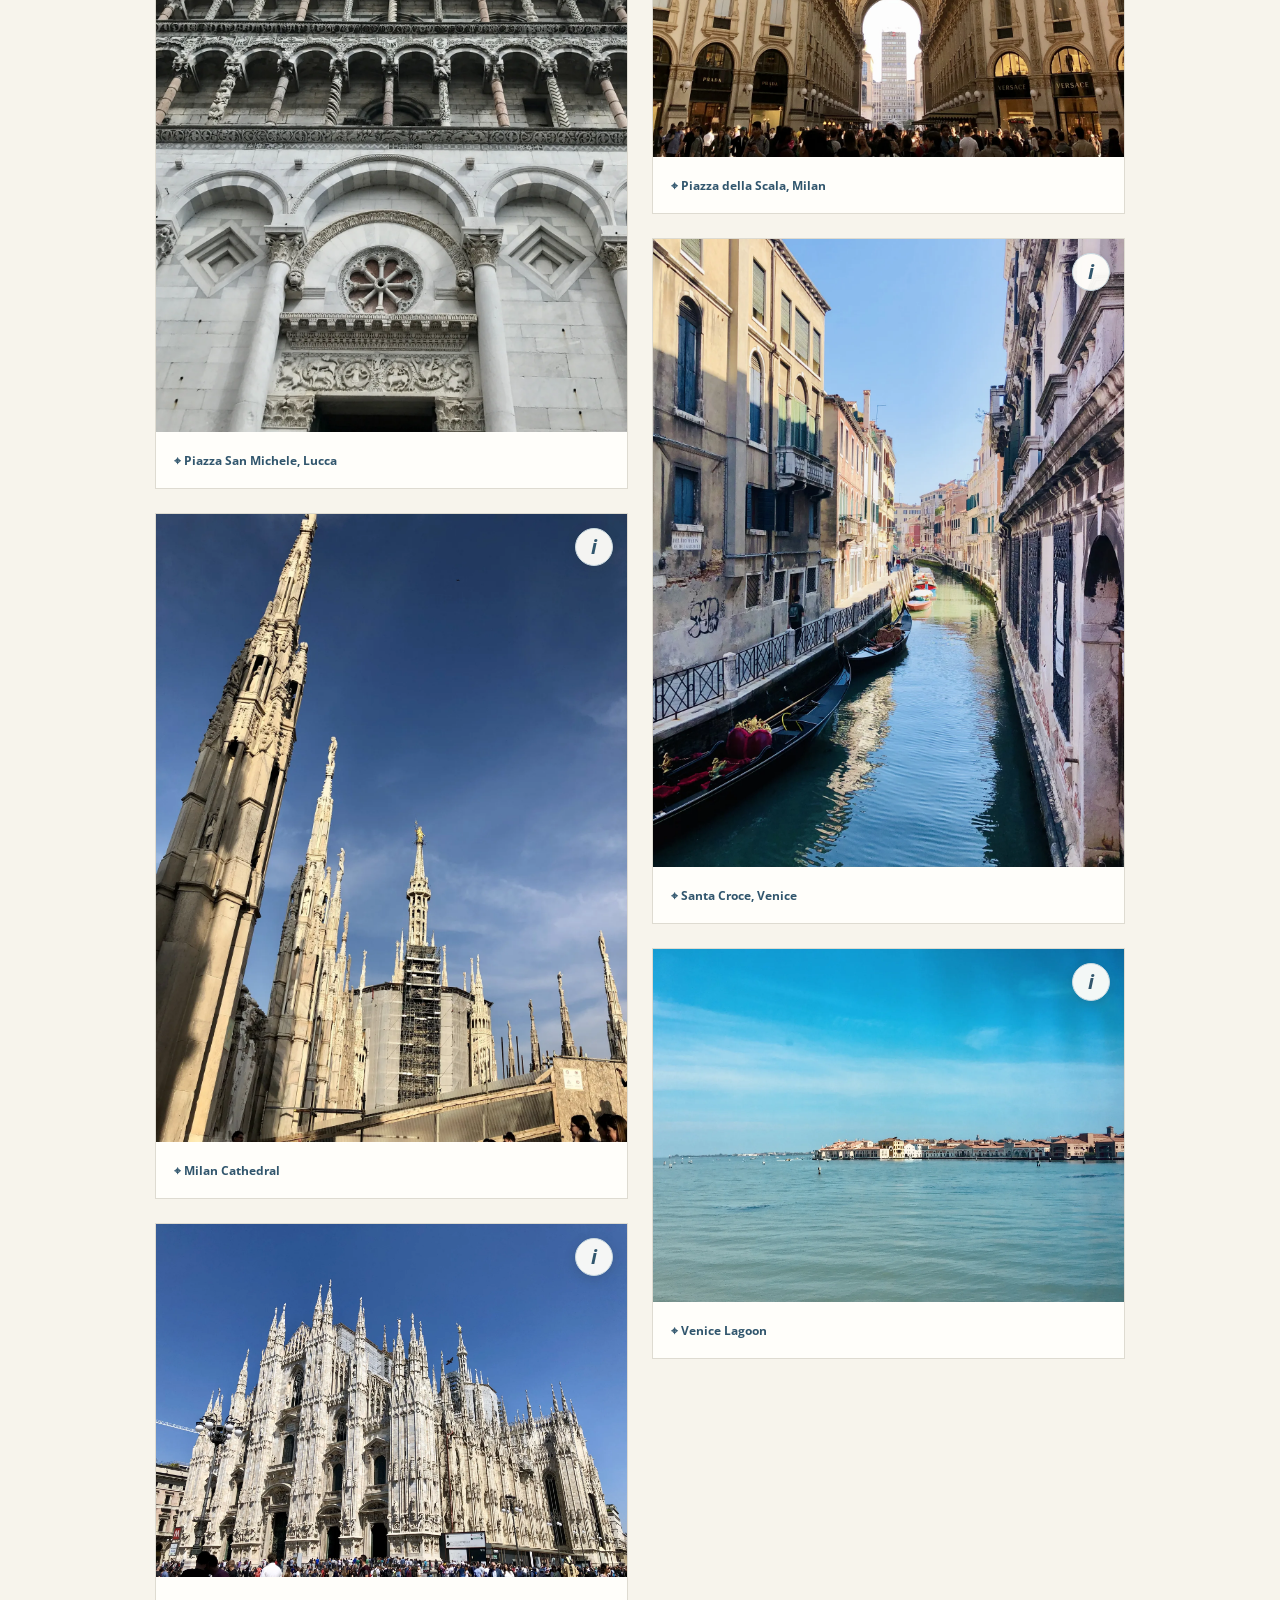
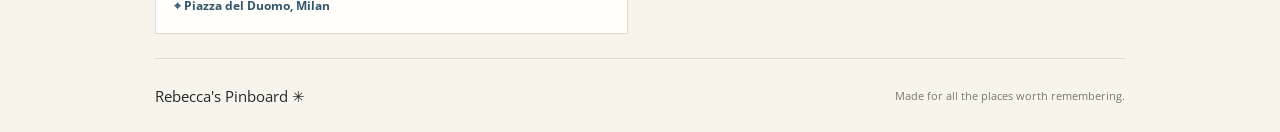
==== commit 264246a2: "Apply technique notes and unified photo galleries" ====
--- a/index.html
+++ b/index.html
@@ -11,12 +11,12 @@
     <link rel="preconnect" href="https://fonts.googleapis.com" />
     <link rel="preconnect" href="https://fonts.gstatic.com" crossorigin />
     <link href="https://fonts.googleapis.com/css2?family=Open+Sans:ital,wght@0,400;0,600;0,700;1,400&amp;display=swap" rel="stylesheet" />
-    <link rel="stylesheet" href="styles.css?v=20261025-10" />
+    <link rel="stylesheet" href="styles.css?v=20261026-1" />
     <script defer src="vendor/leaflet/leaflet.js?v=20261025-3"></script>
     <script defer src="config.js?v=20261025-3"></script>
     <script defer src="db.js?v=20261025-3"></script>
     <script defer src="places.js?v=20261025-6"></script>
-    <script defer src="app.js?v=20261025-10"></script>
+    <script defer src="app.js?v=20261026-1"></script>
   </head>
   <body>
     <div class="page-shell">
@@ -84,13 +84,15 @@
     </div>
     <dialog class="photo-lightbox" id="photo-lightbox" aria-labelledby="lightbox-title">
       <button class="lightbox-close" id="lightbox-close" type="button" aria-label="Close photograph">&times;</button>
+      <button class="lightbox-arrow lightbox-arrow--previous" id="lightbox-previous" type="button" aria-label="Previous photograph">&larr;</button>
+      <button class="lightbox-arrow lightbox-arrow--next" id="lightbox-next" type="button" aria-label="Next photograph">&rarr;</button>
       <div class="lightbox-layout">
         <div class="lightbox-image-wrap"><img id="lightbox-image" alt="" /></div>
         <div class="lightbox-copy">
           <span class="section-kicker">PHOTOGRAPH &amp; NOTES</span>
-          <h2 id="lightbox-title"></h2>
           <p class="lightbox-location" id="lightbox-location"></p>
-          <p id="lightbox-description"></p>
+          <h2 id="lightbox-title">Technique notes</h2>
+          <ul class="technique-list" id="lightbox-description"></ul>
         </div>
       </div>
     </dialog>
--- a/styles.css
+++ b/styles.css
@@ -105,6 +105,7 @@
 .photo-grid--collage { columns: auto; display: grid; grid-template-columns: repeat(4, minmax(0, 1fr)); grid-auto-rows: 142px; grid-auto-flow: dense; gap: 10px; }
 .photo-card { width: 100%; min-width: 0; margin: 0 0 24px; display: inline-block; break-inside: avoid; background: #fffefa; border: 1px solid var(--line); vertical-align: top; }
 .photo-card--collage { height: 100%; margin: 0; border: 0; }
+.photo-card--collage.has-caption { display: grid; grid-template-rows: minmax(0, 1fr) auto; border: 1px solid var(--line); }
 .photo-card--collage.is-portrait { grid-row: span 2; }
 .photo-card--collage .photo-card-media, .photo-card--collage img { width: 100%; height: 100%; }
 .photo-card--collage img { object-fit: cover; }
@@ -112,15 +113,21 @@
 .collage-open::after { content: 'View'; position: absolute; right: 10px; bottom: 10px; padding: 6px 9px; background: rgba(255, 254, 250, .92); color: var(--coral-dark); font-size: 9px; font-weight: 700; letter-spacing: .1em; text-transform: uppercase; opacity: 0; transform: translateY(4px); transition: opacity .18s ease, transform .18s ease; }
 .photo-card--collage:hover img { filter: brightness(1.1); transform: scale(1.02); }
 .photo-card--collage:hover .collage-open::after, .collage-open:focus-visible::after { opacity: 1; transform: translateY(0); }
+.japan-collage-caption { min-width: 0; padding: 8px 10px 9px; background: #fffefa; color: var(--ink); line-height: 1.25; pointer-events: none; }
+.japan-collage-caption span { display: block; overflow: hidden; color: var(--coral-dark); font-size: 8px; font-weight: 700; text-overflow: ellipsis; white-space: nowrap; }
+.japan-collage-caption strong { display: block; overflow: hidden; margin-top: 4px; color: var(--ink); font-size: 13px; font-weight: 400; text-overflow: ellipsis; white-space: nowrap; }
 .photo-card-media { position: relative; display: block; width: 100%; overflow: hidden; background: #e8e6da; }
 .photo-card-media img { display: block; width: 100%; height: auto; transition: filter .2s ease, transform .25s ease; }
 .photo-card-media:hover img { filter: brightness(1.1); transform: scale(1.01); }
+.photo-open { position: absolute; z-index: 1; inset: 0; border: 0; background: transparent; cursor: zoom-in; }
 .photo-info { position: absolute; top: 14px; right: 14px; width: 38px; height: 38px; display: grid; place-items: center; border: 1px solid #c8d8df; border-radius: 50%; background: rgba(255, 254, 250, .95); color: var(--coral-dark); box-shadow: 0 3px 12px #252a2730; font-size: 20px; font-style: italic; font-weight: 700; cursor: pointer; }
+.photo-info { z-index: 2; }
 .photo-info:hover, .photo-info[aria-expanded="true"] { background: var(--coral-dark); color: white; }
 .sample-tag { position: absolute; bottom: 13px; left: 13px; background: #fffefa; color: var(--coral-dark); padding: 8px 10px; font-size: 9px; font-weight: 700; letter-spacing: .11em; }
 .photo-description { padding: 18px; color: var(--ink); background: #edf3f5; border-top: 1px solid #c8d8df; font-size: 13px; line-height: 1.65; }
 .photo-description strong { display: block; margin-bottom: 7px; color: var(--coral-dark); font-size: 10px; letter-spacing: .1em; text-transform: uppercase; }
-.photo-description p { margin: 0 0 14px; }
+.technique-list { margin: 0 0 16px; padding-left: 19px; }
+.technique-list li { margin-bottom: 7px; }
 .photo-description-close { border: 1px solid var(--coral-dark); padding: 7px 12px; background: transparent; color: var(--coral-dark); font-size: 11px; font-weight: 700; cursor: pointer; }
 .photo-description-close:hover { background: var(--coral-dark); color: white; }
 .photo-card-body { padding: 16px 18px 18px; }
@@ -148,6 +155,11 @@
 .lightbox-location { margin-bottom: 24px; color: var(--coral-dark); font-size: 11px !important; font-weight: 700; }
 .lightbox-close { position: absolute; top: 14px; right: 14px; z-index: 2; width: 42px; height: 42px; border: 1px solid #b8cad3; border-radius: 50%; background: rgba(255, 254, 250, .96); color: var(--coral-dark); cursor: pointer; font-size: 30px; line-height: 1; }
 .lightbox-close:hover { background: var(--coral-dark); color: white; }
+.lightbox-arrow { position: absolute; z-index: 3; top: 50%; width: 46px; height: 46px; border: 1px solid #b8cad3; border-radius: 50%; background: rgba(255, 254, 250, .95); color: var(--coral-dark); box-shadow: 0 4px 16px #17232b30; cursor: pointer; font-size: 22px; transform: translateY(-50%); }
+.lightbox-arrow:hover { background: var(--coral-dark); color: white; }
+.lightbox-arrow--previous { left: 14px; }
+.lightbox-arrow--next { right: 14px; }
+.lightbox-arrow[hidden] { display: none; }
 
 @media (max-width: 1050px) {
   .country-button { flex-basis: calc((100% - 16px) / 3); }
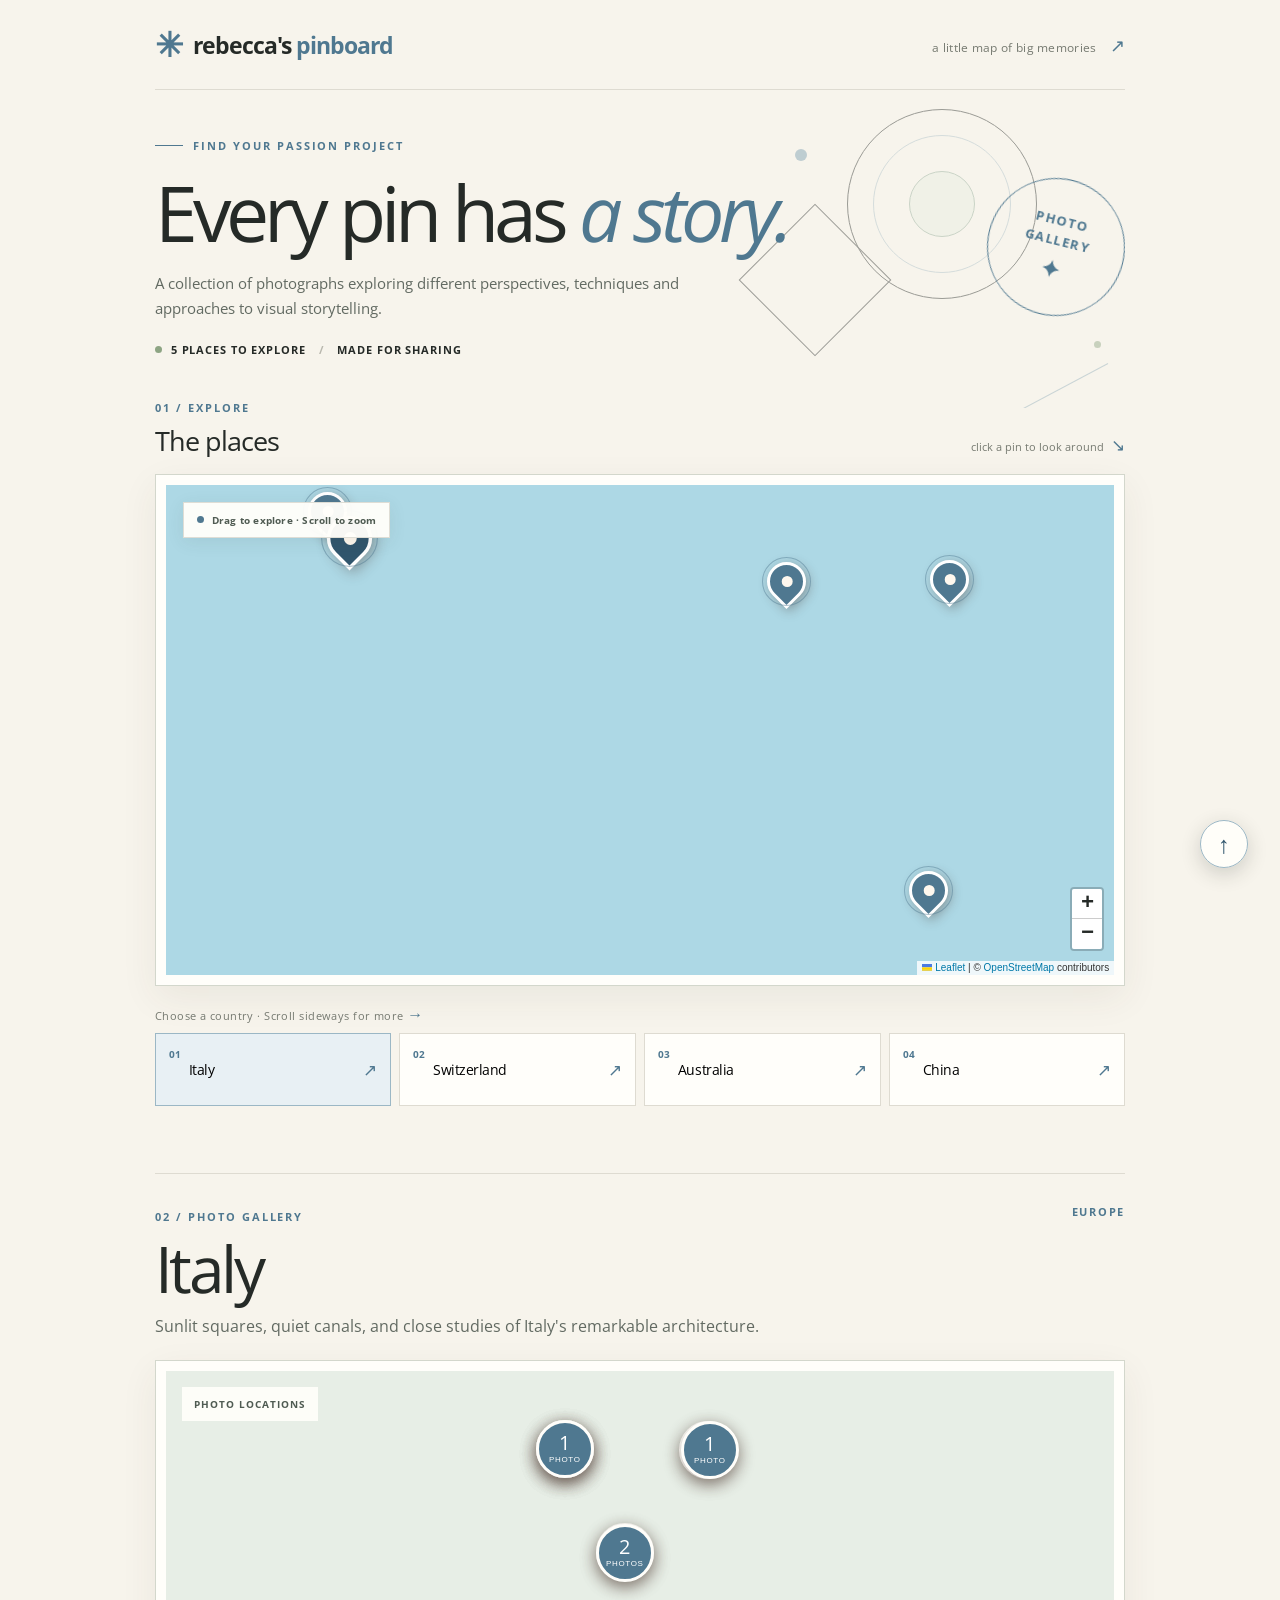
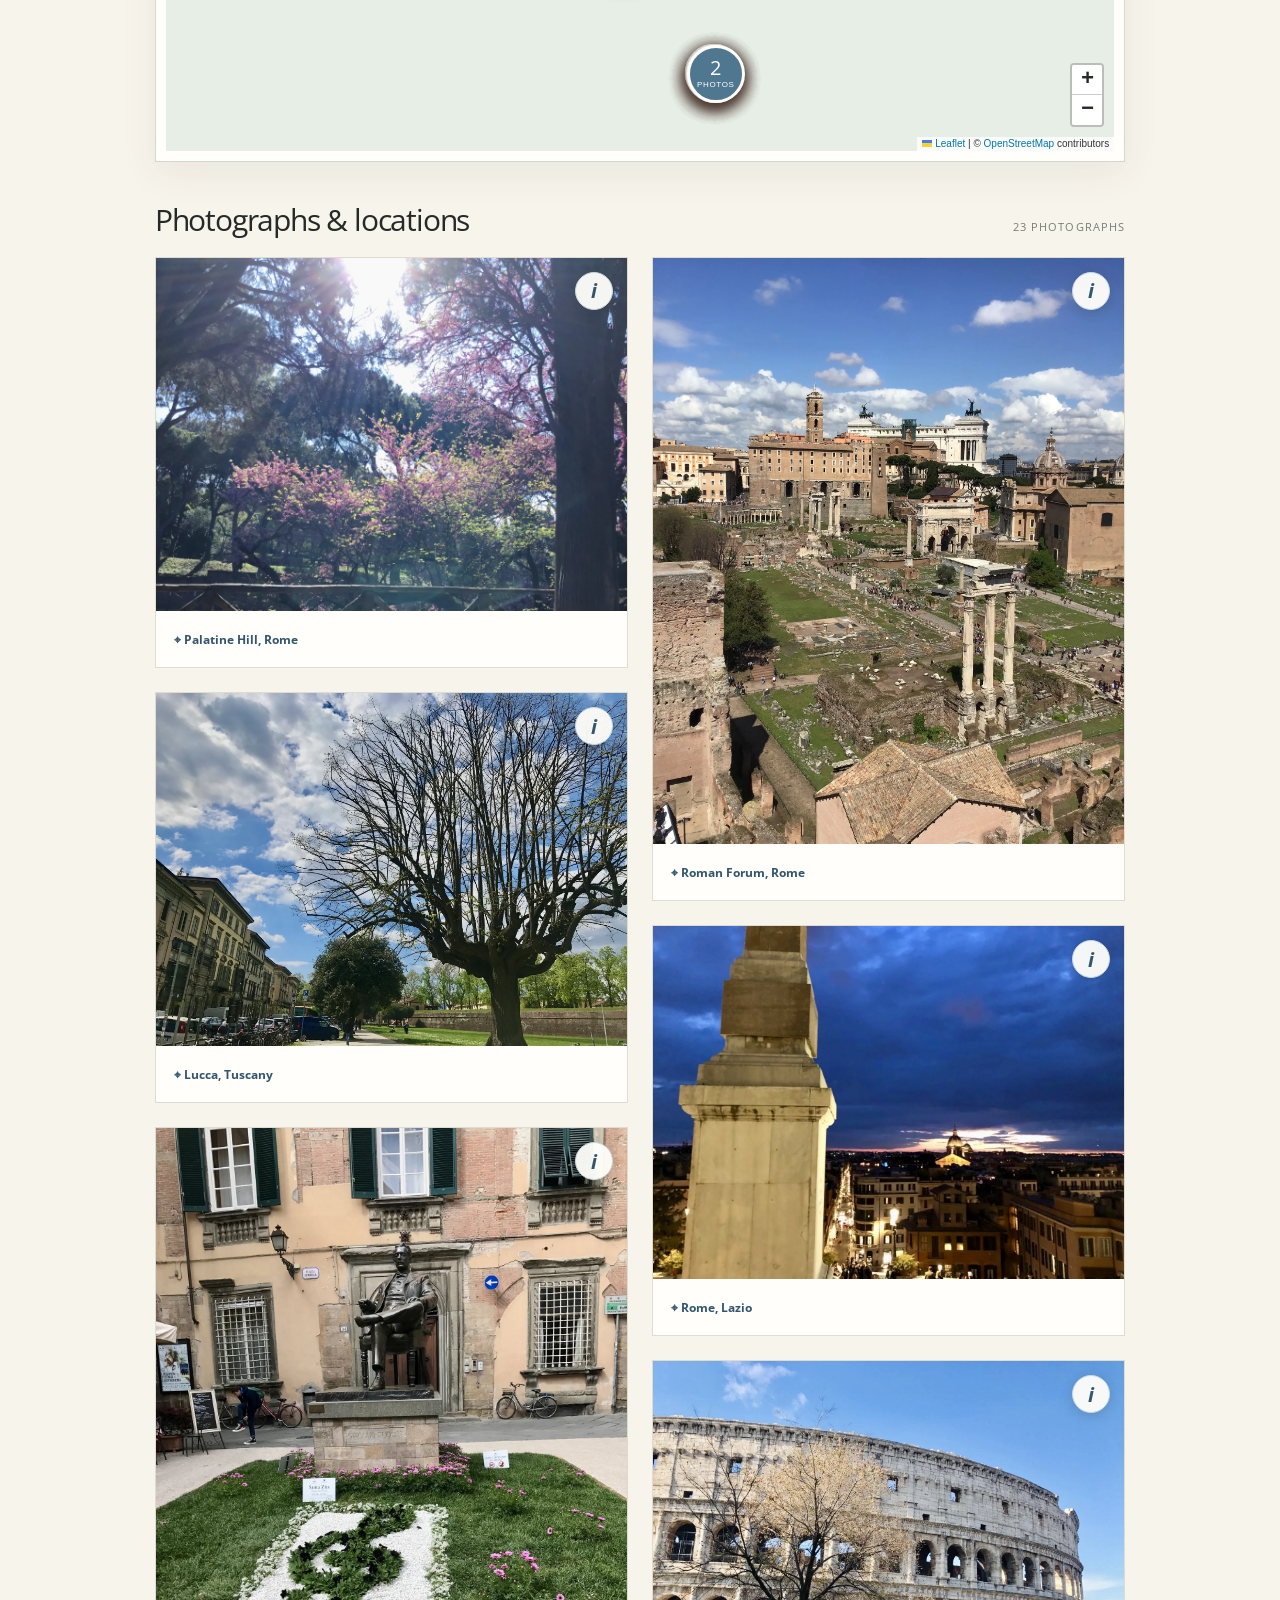
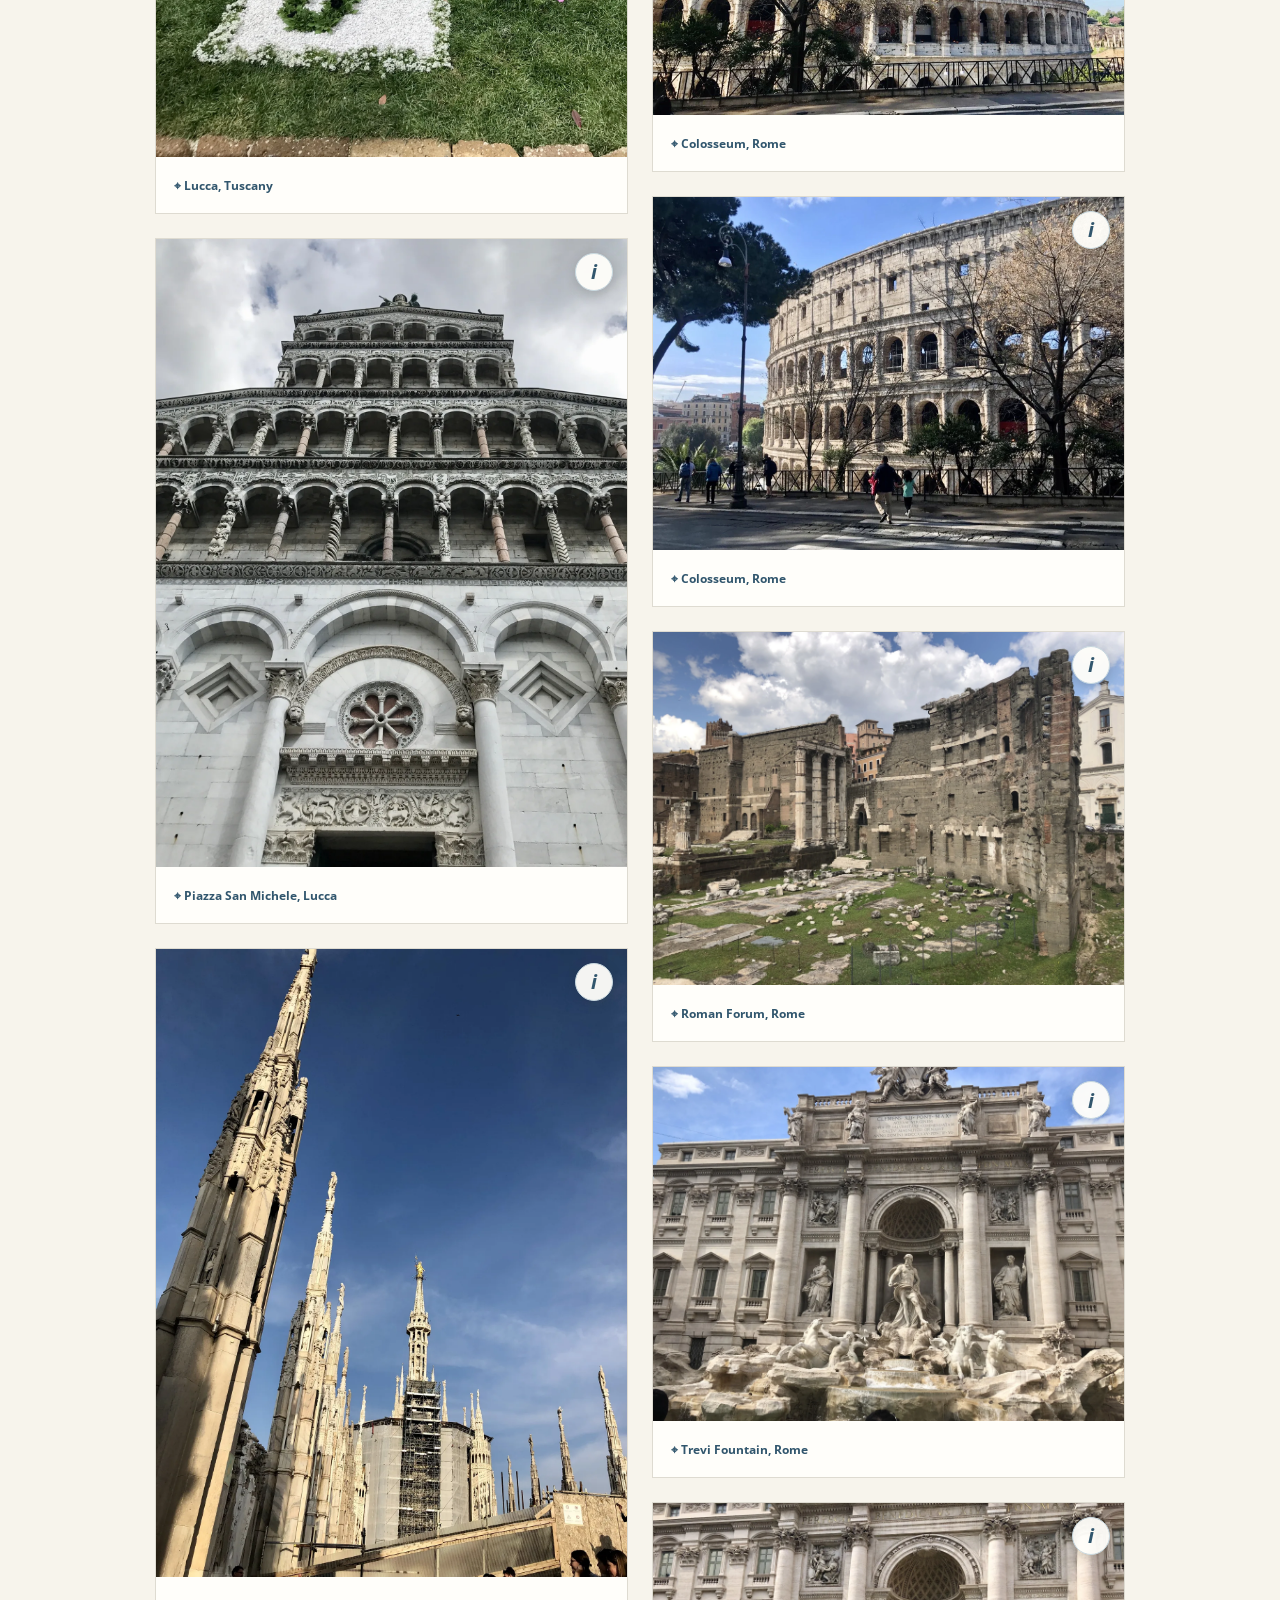
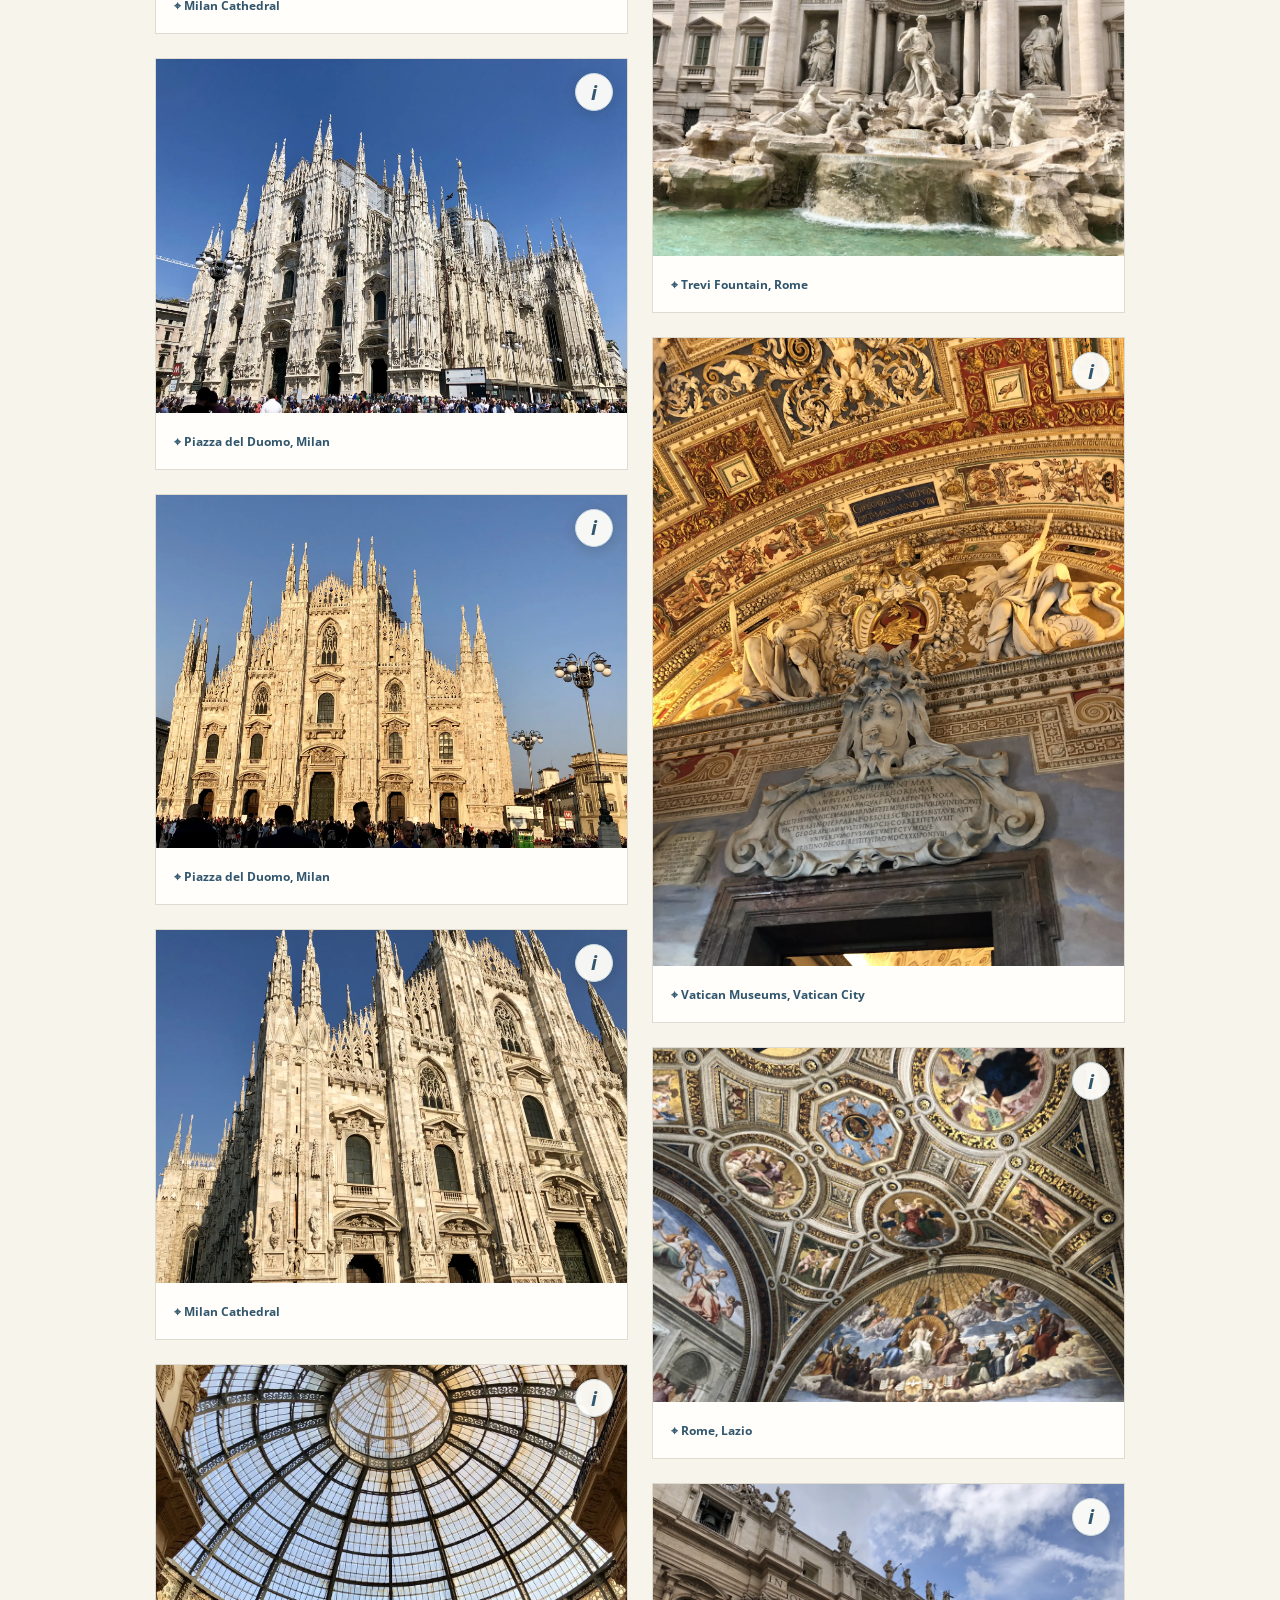
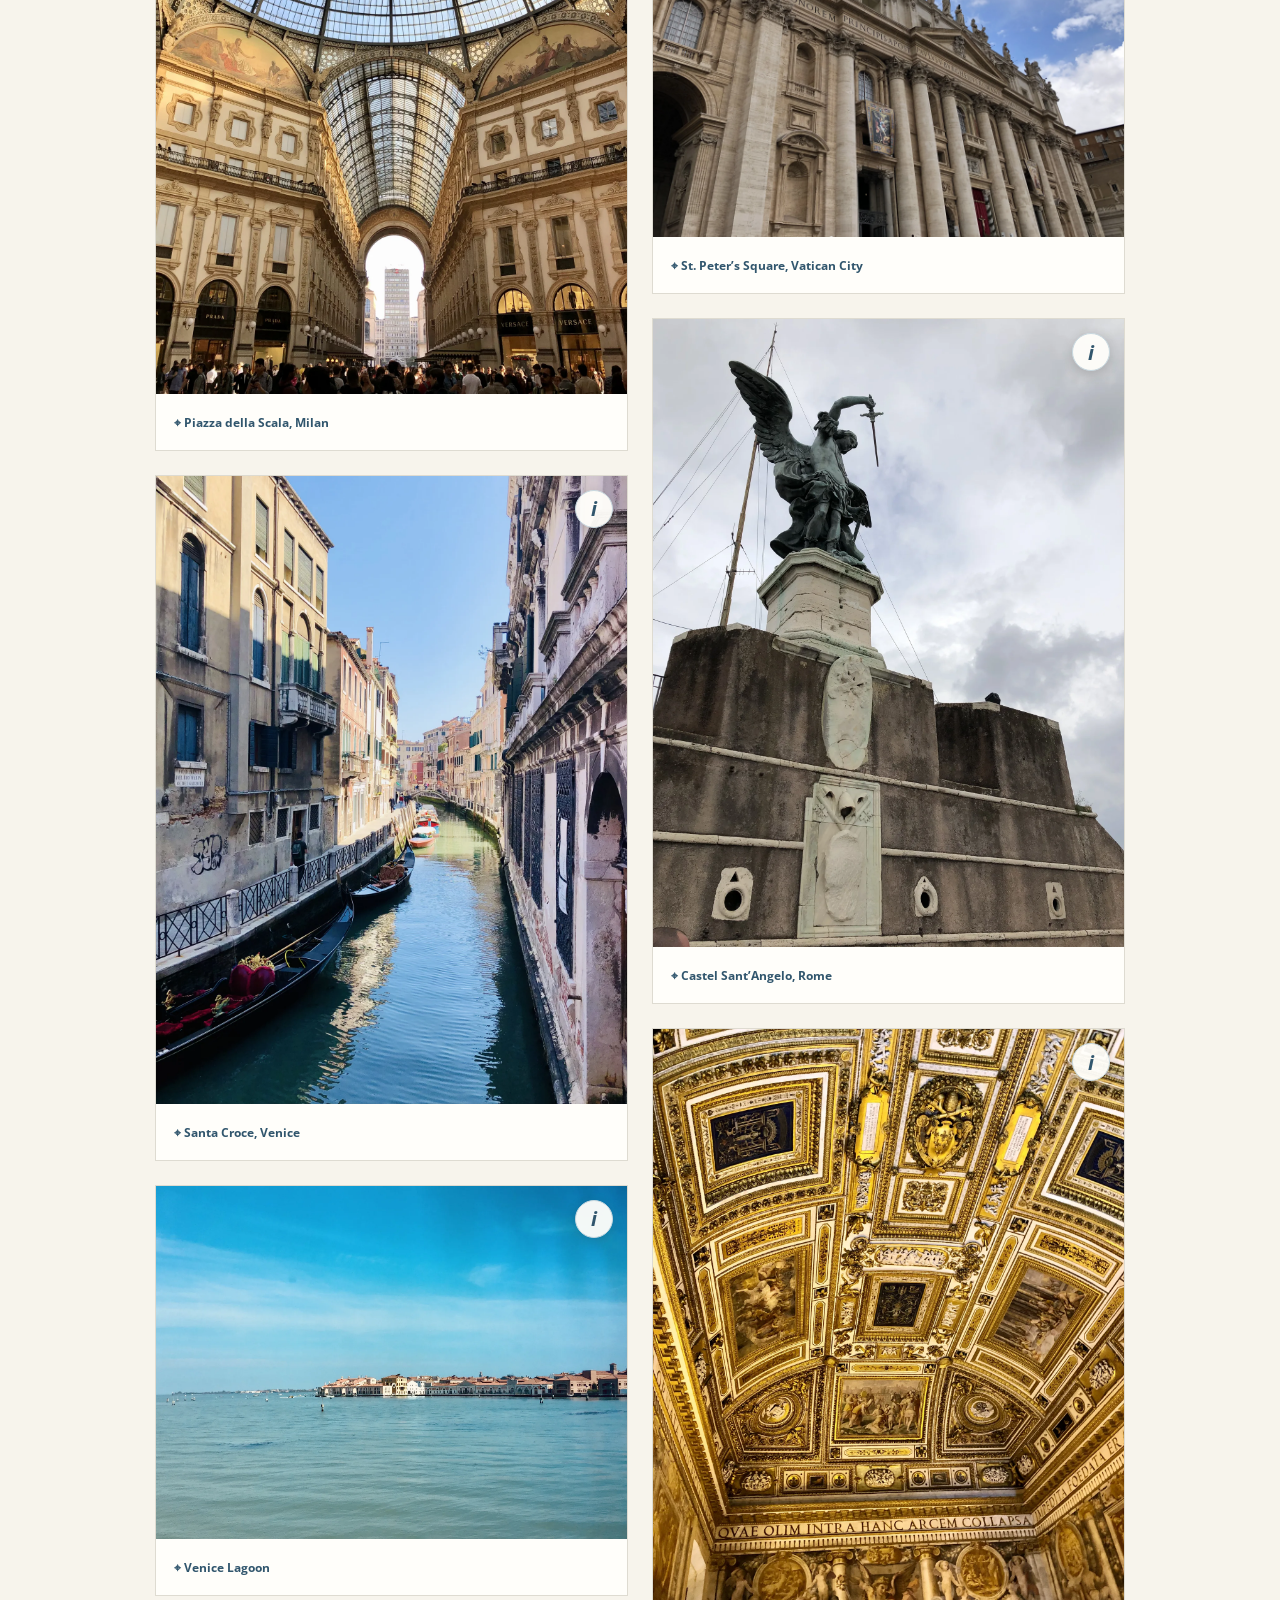
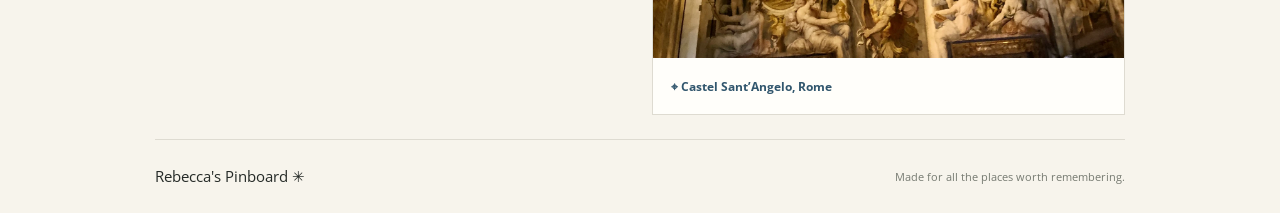
==== commit 82e47a77: "Add Rebecca's new travel photographs" ====
--- a/index.html
+++ b/index.html
@@ -11,12 +11,12 @@
     <link rel="preconnect" href="https://fonts.googleapis.com" />
     <link rel="preconnect" href="https://fonts.gstatic.com" crossorigin />
     <link href="https://fonts.googleapis.com/css2?family=Open+Sans:ital,wght@0,400;0,600;0,700;1,400&amp;display=swap" rel="stylesheet" />
-    <link rel="stylesheet" href="styles.css?v=20261026-1" />
+    <link rel="stylesheet" href="styles.css?v=20261026-2" />
     <script defer src="vendor/leaflet/leaflet.js?v=20261025-3"></script>
     <script defer src="config.js?v=20261025-3"></script>
     <script defer src="db.js?v=20261025-3"></script>
-    <script defer src="places.js?v=20261025-6"></script>
-    <script defer src="app.js?v=20261026-1"></script>
+    <script defer src="places.js?v=20261027-1"></script>
+    <script defer src="app.js?v=20261027-1"></script>
   </head>
   <body>
     <div class="page-shell">
@@ -82,16 +82,14 @@
 
       <footer class="site-footer"><span>Rebecca's Pinboard <span aria-hidden="true">✳</span></span><span>Made for all the places worth remembering.</span></footer>
     </div>
-    <dialog class="photo-lightbox" id="photo-lightbox" aria-labelledby="lightbox-title">
+    <dialog class="photo-lightbox" id="photo-lightbox" aria-label="Photograph details">
       <button class="lightbox-close" id="lightbox-close" type="button" aria-label="Close photograph">&times;</button>
       <button class="lightbox-arrow lightbox-arrow--previous" id="lightbox-previous" type="button" aria-label="Previous photograph">&larr;</button>
       <button class="lightbox-arrow lightbox-arrow--next" id="lightbox-next" type="button" aria-label="Next photograph">&rarr;</button>
       <div class="lightbox-layout">
         <div class="lightbox-image-wrap"><img id="lightbox-image" alt="" /></div>
         <div class="lightbox-copy">
-          <span class="section-kicker">PHOTOGRAPH &amp; NOTES</span>
           <p class="lightbox-location" id="lightbox-location"></p>
-          <h2 id="lightbox-title">Technique notes</h2>
           <ul class="technique-list" id="lightbox-description"></ul>
         </div>
       </div>
